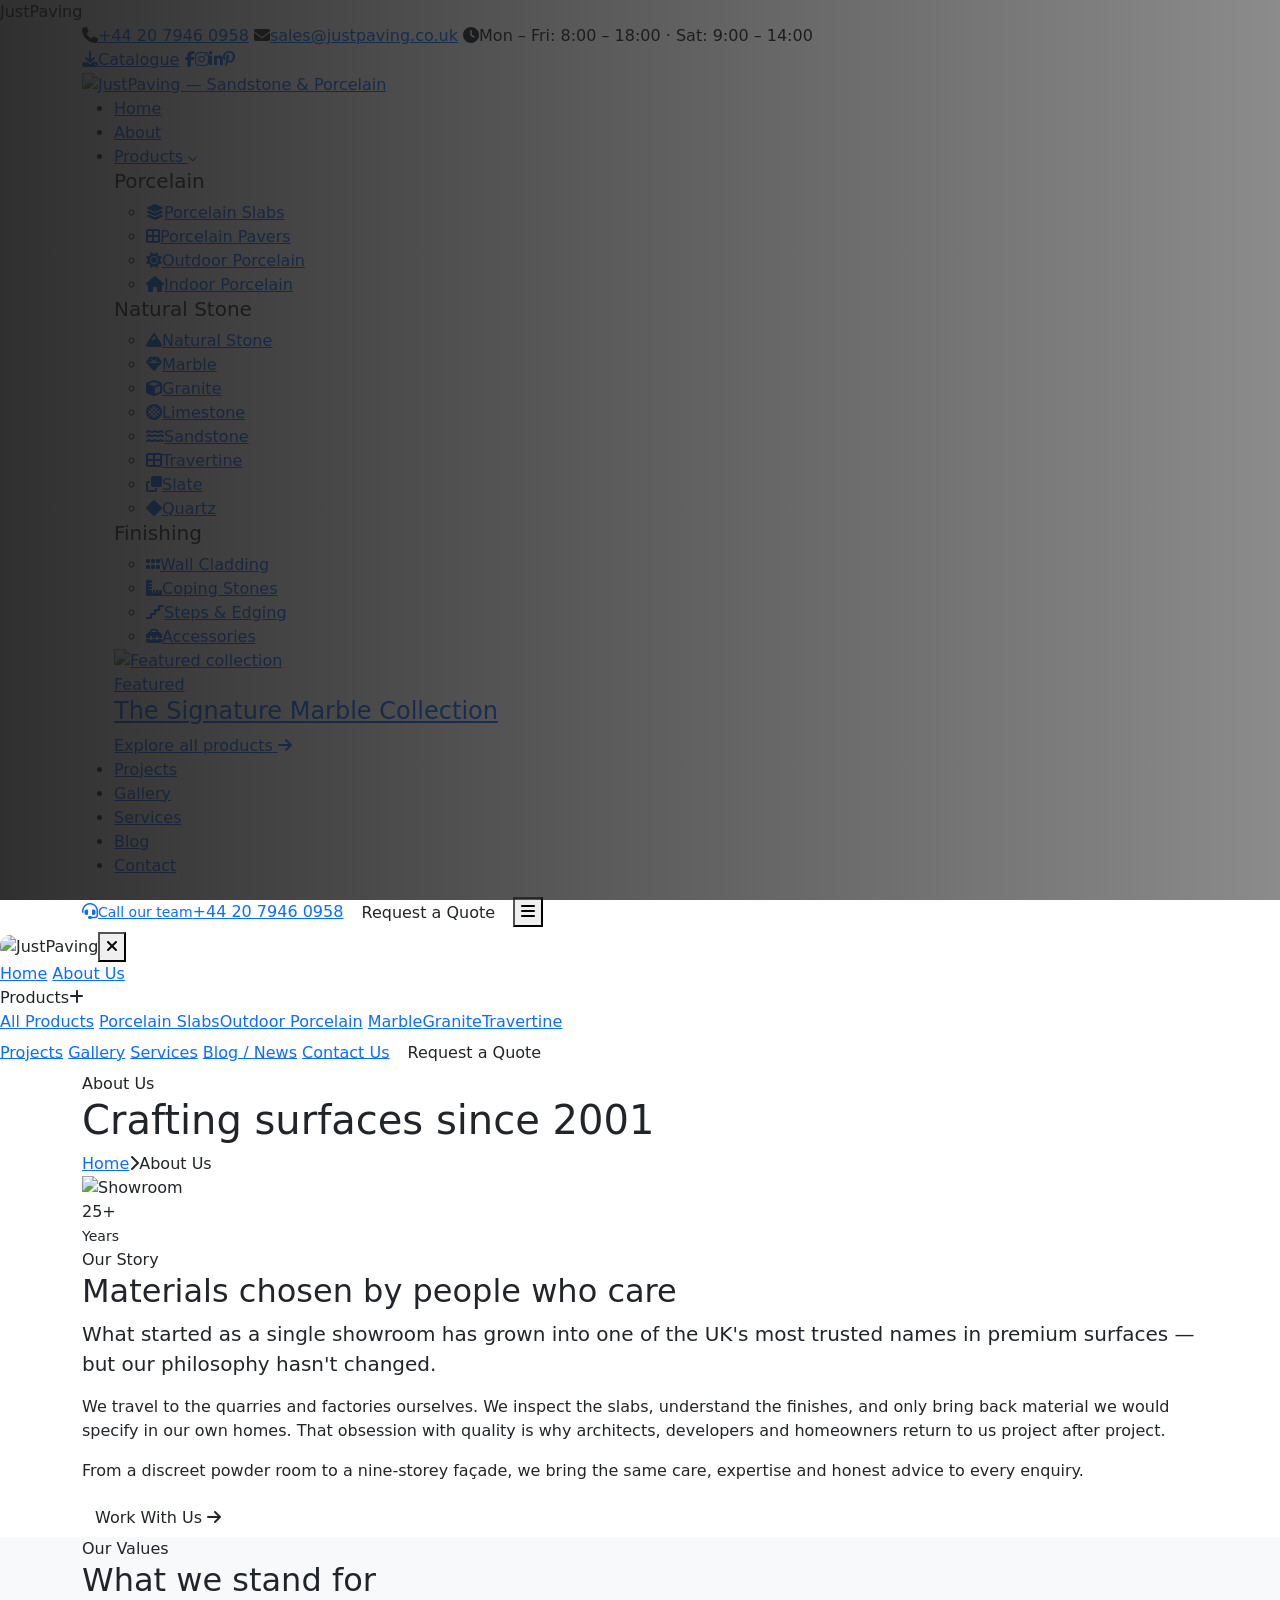
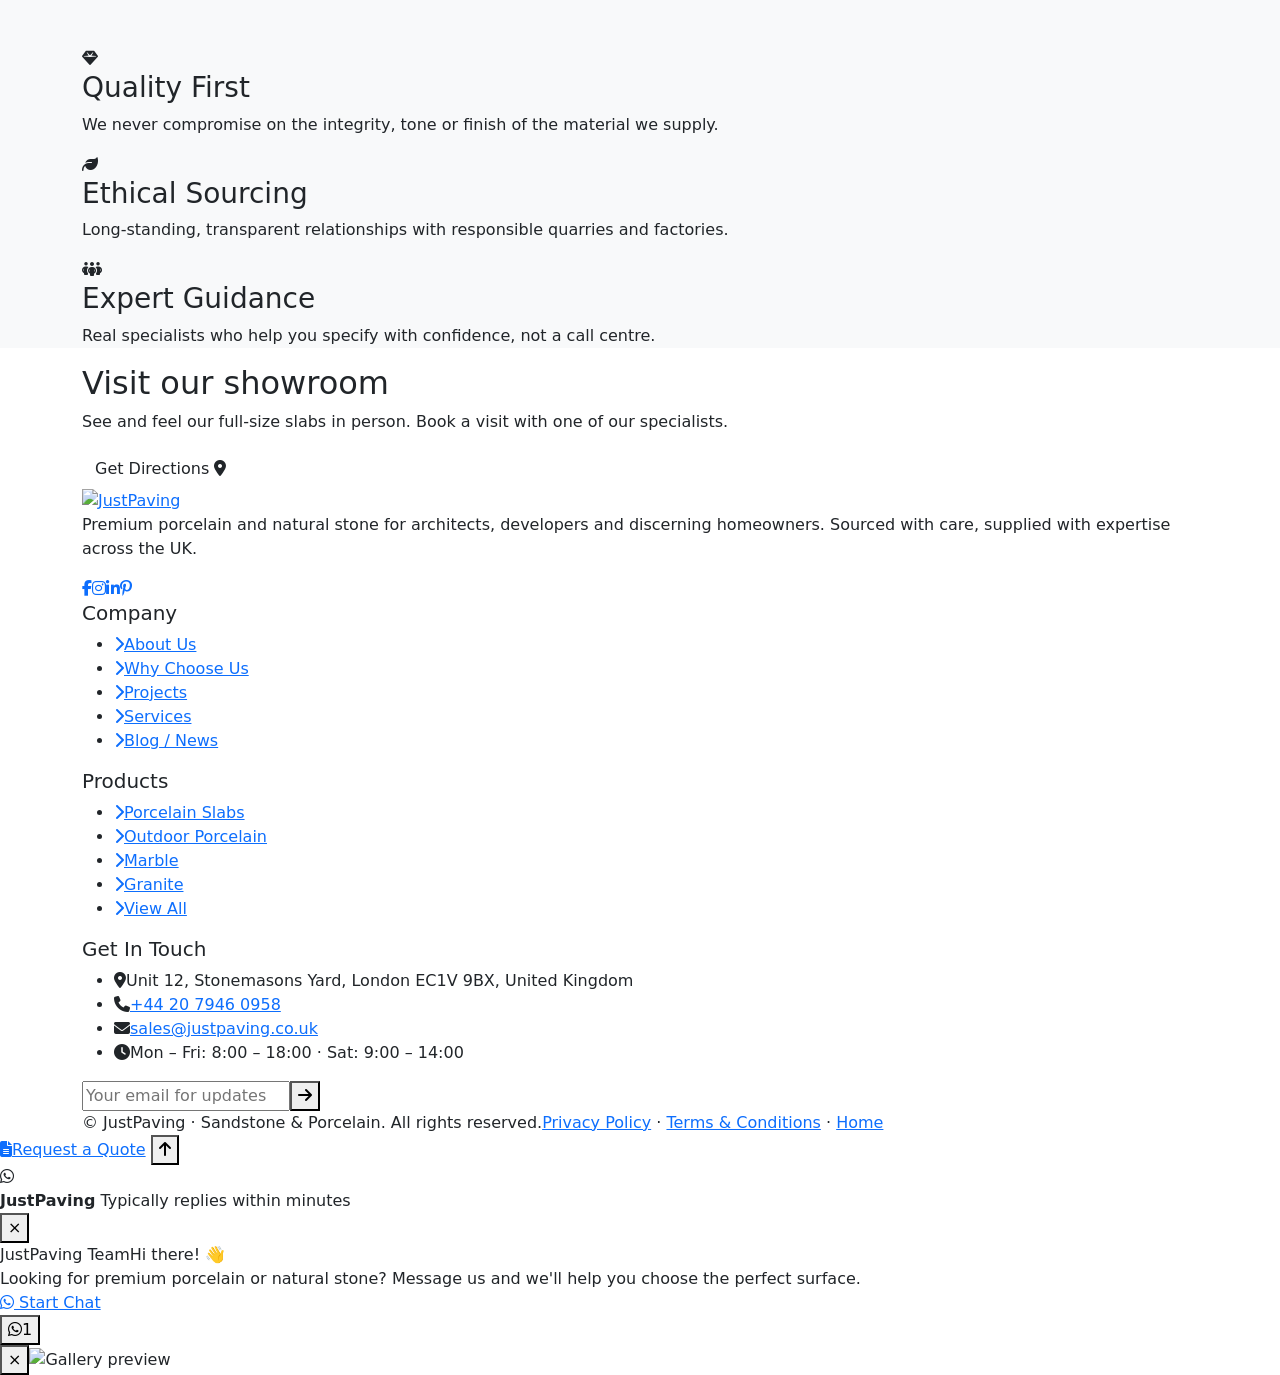
==== about.html @ d76e74e1 "Add files via upload" ====
<!DOCTYPE html>
<html lang="en">
<head>
<meta charset="UTF-8">
<meta name="viewport" content="width=device-width, initial-scale=1.0">
<title>About Us — JustPaving</title>
<meta name="description" content="Learn about JustPaving — 25+ years supplying premium porcelain and natural stone to architects, developers and homeowners across the UK.">
<meta name="theme-color" content="#2F2F2F">
<link rel="icon" href="assets/logo-badge.png" type="image/png">
<link rel="preconnect" href="https://fonts.googleapis.com"><link rel="preconnect" href="https://fonts.gstatic.com" crossorigin>
<link href="https://fonts.googleapis.com/css2?family=Fraunces:ital,opsz,wght@0,9..144,400;0,9..144,500;0,9..144,600;1,9..144,500&family=Jost:wght@300;400;500;600;700&display=swap" rel="stylesheet">
<link href="https://cdn.jsdelivr.net/npm/bootstrap@5.3.3/dist/css/bootstrap.min.css" rel="stylesheet">
<link rel="stylesheet" href="https://cdnjs.cloudflare.com/ajax/libs/font-awesome/6.5.2/css/all.min.css">
<link rel="stylesheet" href="css/style.css">
<script>(function(){function h(){var p=document.getElementById('preloader');if(p)p.classList.add('hidden');}window.addEventListener('load',h);setTimeout(h,1600);})();</script>
</head>
<body>

<div id="preloader"><div class="pl-mark">Just<span>Paving</span></div><div class="pl-bar"><i></i></div></div>

<div class="topbar"><div class="container">
  <div class="tb-left">
    <span><i class="fa-solid fa-phone"></i><a href="tel:+442079460958">+44 20 7946 0958</a></span>
    <span><i class="fa-solid fa-envelope"></i><a href="mailto:sales@justpaving.co.uk">sales@justpaving.co.uk</a></span>
    <span><i class="fa-solid fa-clock"></i>Mon – Fri: 8:00 – 18:00 · Sat: 9:00 – 14:00</span>
  </div>
  <div class="tb-right">
    <a href="contact.html"><i class="fa-solid fa-download"></i>Catalogue</a>
    <span class="tb-social"><a href="#" aria-label="Facebook"><i class="fa-brands fa-facebook-f"></i></a><a href="#" aria-label="Instagram"><i class="fa-brands fa-instagram"></i></a><a href="#" aria-label="LinkedIn"><i class="fa-brands fa-linkedin-in"></i></a><a href="#" aria-label="Pinterest"><i class="fa-brands fa-pinterest-p"></i></a></span>
  </div>
</div></div>

<header class="site-header"><div class="container nav-inner">
  <a class="brand" href="index.html" aria-label="JustPaving home"><img src="assets/logo-badge.png" alt="JustPaving — Sandstone & Porcelain"></a>
  <nav aria-label="Primary"><ul class="main-nav">
    <li><a href="index.html">Home</a></li>
    <li class="active"><a href="about.html">About</a></li>
    <li class="has-mega">
      <a href="products.html">Products <i class="fa-solid fa-chevron-down" style="font-size:.62rem"></i></a>
      <div class="mega"><div class="mega-grid">
        <div class="mega-col"><h5>Porcelain</h5><ul>
          <li><a href="products.html"><i class="fa-solid fa-layer-group"></i>Porcelain Slabs</a></li>
          <li><a href="products.html"><i class="fa-solid fa-border-all"></i>Porcelain Pavers</a></li>
          <li><a href="products.html"><i class="fa-solid fa-sun"></i>Outdoor Porcelain</a></li>
          <li><a href="products.html"><i class="fa-solid fa-house"></i>Indoor Porcelain</a></li>
        </ul></div>
        <div class="mega-col"><h5>Natural Stone</h5><ul>
          <li><a href="products.html"><i class="fa-solid fa-mountain"></i>Natural Stone</a></li>
          <li><a href="products.html"><i class="fa-solid fa-gem"></i>Marble</a></li>
          <li><a href="products.html"><i class="fa-solid fa-cube"></i>Granite</a></li>
          <li><a href="products.html"><i class="fa-solid fa-stroopwafel"></i>Limestone</a></li>
          <li><a href="products.html"><i class="fa-solid fa-water"></i>Sandstone</a></li>
          <li><a href="products.html"><i class="fa-solid fa-th-large"></i>Travertine</a></li>
          <li><a href="products.html"><i class="fa-solid fa-clone"></i>Slate</a></li>
          <li><a href="products.html"><i class="fa-solid fa-diamond"></i>Quartz</a></li>
        </ul></div>
        <div class="mega-col"><h5>Finishing</h5><ul>
          <li><a href="products.html"><i class="fa-solid fa-grip"></i>Wall Cladding</a></li>
          <li><a href="products.html"><i class="fa-solid fa-ruler-combined"></i>Coping Stones</a></li>
          <li><a href="products.html"><i class="fa-solid fa-stairs"></i>Steps &amp; Edging</a></li>
          <li><a href="products.html"><i class="fa-solid fa-toolbox"></i>Accessories</a></li>
        </ul></div>
        <a class="mega-feature" href="products.html">
          <img src="https://images.unsplash.com/photo-1600421495550-158936f5ecfa?auto=format&fit=crop&w=800&q=80" alt="Featured collection">
          <div class="mf-body"><span>Featured</span><h4>The Signature Marble Collection</h4><span style="color:var(--gold)">Explore all products <i class="fa-solid fa-arrow-right"></i></span></div>
        </a>
      </div></div>
    </li>
    <li><a href="index.html#projects">Projects</a></li>
    <li><a href="gallery.html">Gallery</a></li>
    <li><a href="index.html#services">Services</a></li>
    <li><a href="index.html#blog">Blog</a></li>
    <li><a href="contact.html">Contact</a></li>
  </ul></nav>
  <div class="nav-actions">
    <a class="nav-phone" href="tel:+442079460958"><i class="fa-solid fa-headset"></i><span><small>Call our team</small>+44 20 7946 0958</span></a>
    <a class="btn btn-gold d-none d-sm-inline-flex" href="contact.html">Request a Quote</a>
    <button class="burger" id="burger" aria-label="Open menu"><i class="fa-solid fa-bars"></i></button>
  </div>
</div></header>

<div class="md-overlay"></div>
<aside class="mobile-drawer" aria-label="Mobile menu">
  <div class="md-head"><img src="assets/logo-badge.png" alt="JustPaving" style="height:44px;border-radius:10px"><button class="close" id="drawerClose" aria-label="Close"><i class="fa-solid fa-xmark"></i></button></div>
  <a href="index.html">Home</a>
  <a href="about.html">About Us</a>
  <div class="md-toggle"><span>Products</span><i class="fa-solid fa-plus"></i></div>
  <div class="md-sub">
    <a href="products.html">All Products</a>
    <a href="products.html">Porcelain Slabs</a><a href="products.html">Outdoor Porcelain</a>
    <a href="products.html">Marble</a><a href="products.html">Granite</a><a href="products.html">Travertine</a>
  </div>
  <a href="index.html#projects">Projects</a>
  <a href="gallery.html">Gallery</a>
  <a href="index.html#services">Services</a>
  <a href="index.html#blog">Blog / News</a>
  <a href="contact.html">Contact Us</a>
  <a class="btn btn-gold md-cta" href="contact.html" style="justify-content:center">Request a Quote</a>
</aside>

<section class="page-hero">
  <div style="position:absolute;inset:0;opacity:.26;background:url('https://images.unsplash.com/photo-1598928506311-c55ded91a20c?auto=format&fit=crop&w=1600&q=70') center/cover"></div>
  <div style="position:absolute;inset:0;background:linear-gradient(90deg,rgba(25,25,25,.9),rgba(25,25,25,.5))"></div>
  <div class="container"><div class="reveal in">
    <div class="eyebrow" style="color:var(--gold)">About Us</div>
    <h1>Crafting surfaces since 2001</h1>
    <nav class="crumb" aria-label="Breadcrumb"><a href="index.html">Home</a><i class="fa-solid fa-chevron-right"></i><span style="color:var(--gold)">About Us</span></nav>
  </div></div>
</section>

<section class="section"><div class="container split">
  <div class="intro-media reveal"><img src="https://images.unsplash.com/photo-1600421495550-158936f5ecfa?auto=format&fit=crop&w=1000&q=80" alt="Showroom"><div class="stamp float"><div class="big">25+</div><small>Years</small></div></div>
  <div class="reveal d1">
    <div class="eyebrow">Our Story</div>
    <h2>Materials chosen by people who care</h2>
    <p class="lead">What started as a single showroom has grown into one of the UK's most trusted names in premium surfaces — but our philosophy hasn't changed.</p>
    <p>We travel to the quarries and factories ourselves. We inspect the slabs, understand the finishes, and only bring back material we would specify in our own homes. That obsession with quality is why architects, developers and homeowners return to us project after project.</p>
    <p>From a discreet powder room to a nine-storey façade, we bring the same care, expertise and honest advice to every enquiry.</p>
    <a href="contact.html" class="btn btn-gold">Work With Us <i class="fa-solid fa-arrow-right"></i></a>
  </div>
</div></section>

<section class="section stats"><div class="container"><div class="stat-div" id="statGrid"></div></div></section>

<section class="section bg-light"><div class="container">
  <div class="sec-head center reveal" style="margin-bottom:3rem"><div class="eyebrow center">Our Values</div><h2>What we stand for</h2></div>
  <div class="cards grid-3">
    <div class="why-card reveal d1"><div class="why-ic"><i class="fa-solid fa-gem"></i></div><h3>Quality First</h3><p>We never compromise on the integrity, tone or finish of the material we supply.</p></div>
    <div class="why-card reveal d2"><div class="why-ic"><i class="fa-solid fa-leaf"></i></div><h3>Ethical Sourcing</h3><p>Long-standing, transparent relationships with responsible quarries and factories.</p></div>
    <div class="why-card reveal d3"><div class="why-ic"><i class="fa-solid fa-people-group"></i></div><h3>Expert Guidance</h3><p>Real specialists who help you specify with confidence, not a call centre.</p></div>
  </div>
</div></section>

<section class="section cta-band"><div class="container reveal">
  <h2>Visit our showroom</h2>
  <p>See and feel our full-size slabs in person. Book a visit with one of our specialists.</p>
  <a href="contact.html" class="btn btn-gold btn-pulse">Get Directions <i class="fa-solid fa-location-dot"></i></a>
</div></section>

<footer class="site-footer"><div class="container"><div class="f-grid">
  <div><a class="brand" href="index.html"><img src="assets/logo-badge.png" alt="JustPaving"></a><p>Premium porcelain and natural stone for architects, developers and discerning homeowners. Sourced with care, supplied with expertise across the UK.</p><div class="f-social"><a href="#" aria-label="Facebook"><i class="fa-brands fa-facebook-f"></i></a><a href="#" aria-label="Instagram"><i class="fa-brands fa-instagram"></i></a><a href="#" aria-label="LinkedIn"><i class="fa-brands fa-linkedin-in"></i></a><a href="#" aria-label="Pinterest"><i class="fa-brands fa-pinterest-p"></i></a></div></div>
  <div><h5>Company</h5><ul><li><a href="about.html"><i class="fa-solid fa-chevron-right"></i>About Us</a></li><li><a href="index.html#why"><i class="fa-solid fa-chevron-right"></i>Why Choose Us</a></li><li><a href="index.html#projects"><i class="fa-solid fa-chevron-right"></i>Projects</a></li><li><a href="index.html#services"><i class="fa-solid fa-chevron-right"></i>Services</a></li><li><a href="index.html#blog"><i class="fa-solid fa-chevron-right"></i>Blog / News</a></li></ul></div>
  <div><h5>Products</h5><ul><li><a href="products.html"><i class="fa-solid fa-chevron-right"></i>Porcelain Slabs</a></li><li><a href="products.html"><i class="fa-solid fa-chevron-right"></i>Outdoor Porcelain</a></li><li><a href="products.html"><i class="fa-solid fa-chevron-right"></i>Marble</a></li><li><a href="products.html"><i class="fa-solid fa-chevron-right"></i>Granite</a></li><li><a href="products.html"><i class="fa-solid fa-chevron-right"></i>View All</a></li></ul></div>
  <div><h5>Get In Touch</h5><ul class="f-contact"><li><i class="fa-solid fa-location-dot"></i><span>Unit 12, Stonemasons Yard, London EC1V 9BX, United Kingdom</span></li><li><i class="fa-solid fa-phone"></i><a href="tel:+442079460958">+44 20 7946 0958</a></li><li><i class="fa-solid fa-envelope"></i><a href="mailto:sales@justpaving.co.uk">sales@justpaving.co.uk</a></li><li><i class="fa-solid fa-clock"></i><span>Mon – Fri: 8:00 – 18:00 · Sat: 9:00 – 14:00</span></li></ul><form class="f-news" onsubmit="return false;" aria-label="Newsletter"><input type="email" placeholder="Your email for updates" aria-label="Email"><button type="submit" aria-label="Subscribe"><i class="fa-solid fa-arrow-right"></i></button></form></div>
</div></div><div class="container"><div class="f-bottom"><span>© <span id="yr"></span> JustPaving · Sandstone &amp; Porcelain. All rights reserved.</span><span><a href="#">Privacy Policy</a> · <a href="#">Terms &amp; Conditions</a> · <a href="index.html">Home</a></span></div></div></footer>

<a class="float-quote" href="contact.html"><i class="fa-solid fa-file-lines"></i><span>Request a Quote</span></a>
<button id="toTop" aria-label="Back to top"><i class="fa-solid fa-arrow-up"></i></button>
<div class="wa-widget" id="waWidget">
  <div class="wa-card" id="waCard" role="dialog" aria-label="WhatsApp chat">
    <div class="wa-card-head"><div class="wa-avatar"><i class="fa-brands fa-whatsapp"></i></div><div class="wa-head-txt"><strong>JustPaving</strong><span><i class="wa-dot"></i> Typically replies within minutes</span></div><button class="wa-close" id="waClose" aria-label="Close chat">&times;</button></div>
    <div class="wa-card-body"><div class="wa-bubble"><span class="wa-name">JustPaving Team</span>Hi there! 👋<br>Looking for premium porcelain or natural stone? Message us and we'll help you choose the perfect surface.<span class="wa-time" id="waTime"></span></div></div>
    <a class="wa-start" href="https://wa.me/442079460958?text=Hi%20JustPaving,%20I'd%20like%20to%20enquire%20about%20your%20stone%20%26%20porcelain%20products." target="_blank" rel="noopener"><i class="fa-brands fa-whatsapp"></i> Start Chat</a>
  </div>
  <button class="wa-fab" id="waFab" aria-label="Chat on WhatsApp"><i class="fa-brands fa-whatsapp"></i><span class="wa-badge">1</span></button>
</div>
<div class="lightbox" id="lightbox"><button class="lb-close" id="lbClose" aria-label="Close">&times;</button><img id="lbImg" src="" alt="Gallery preview"></div>

<script src="https://code.jquery.com/jquery-3.7.1.min.js"></script>
<script src="https://cdn.jsdelivr.net/npm/bootstrap@5.3.3/dist/js/bootstrap.bundle.min.js"></script>
<script src="js/main.js"></script>
</body>
</html>
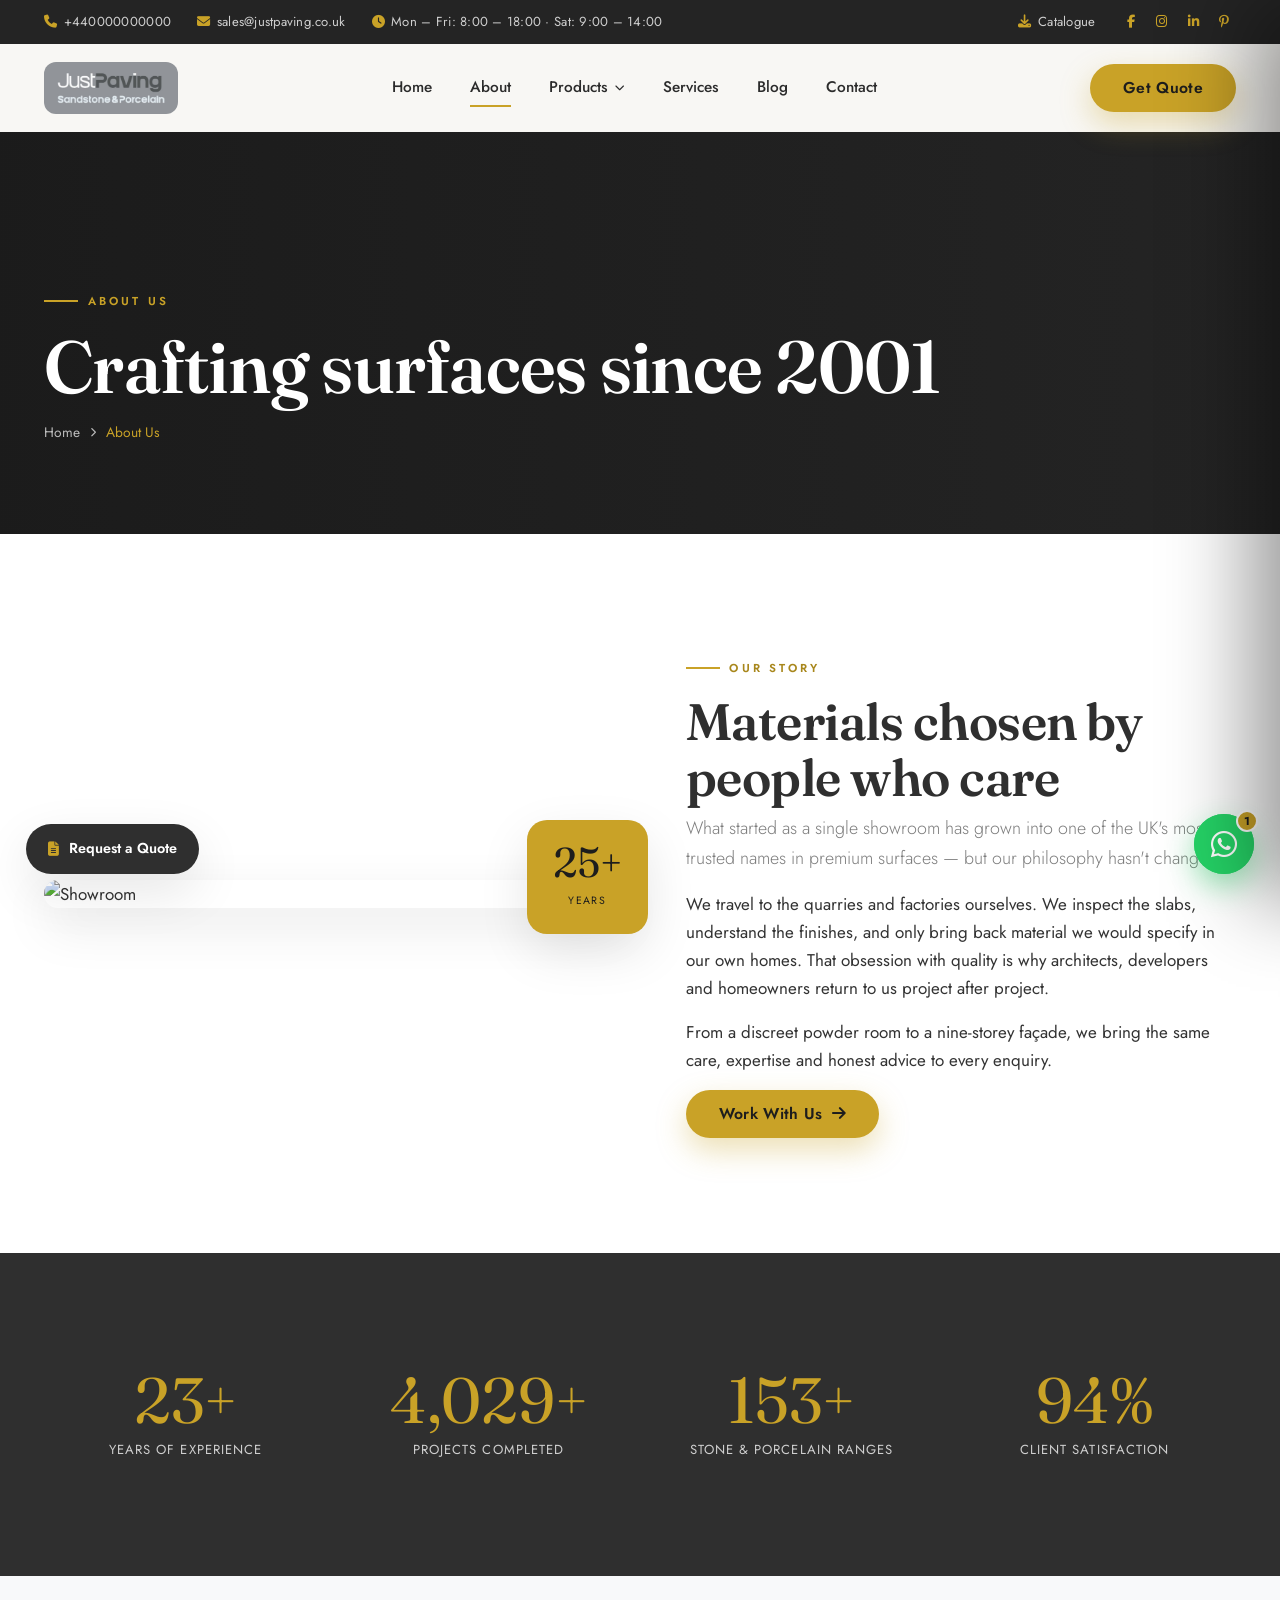
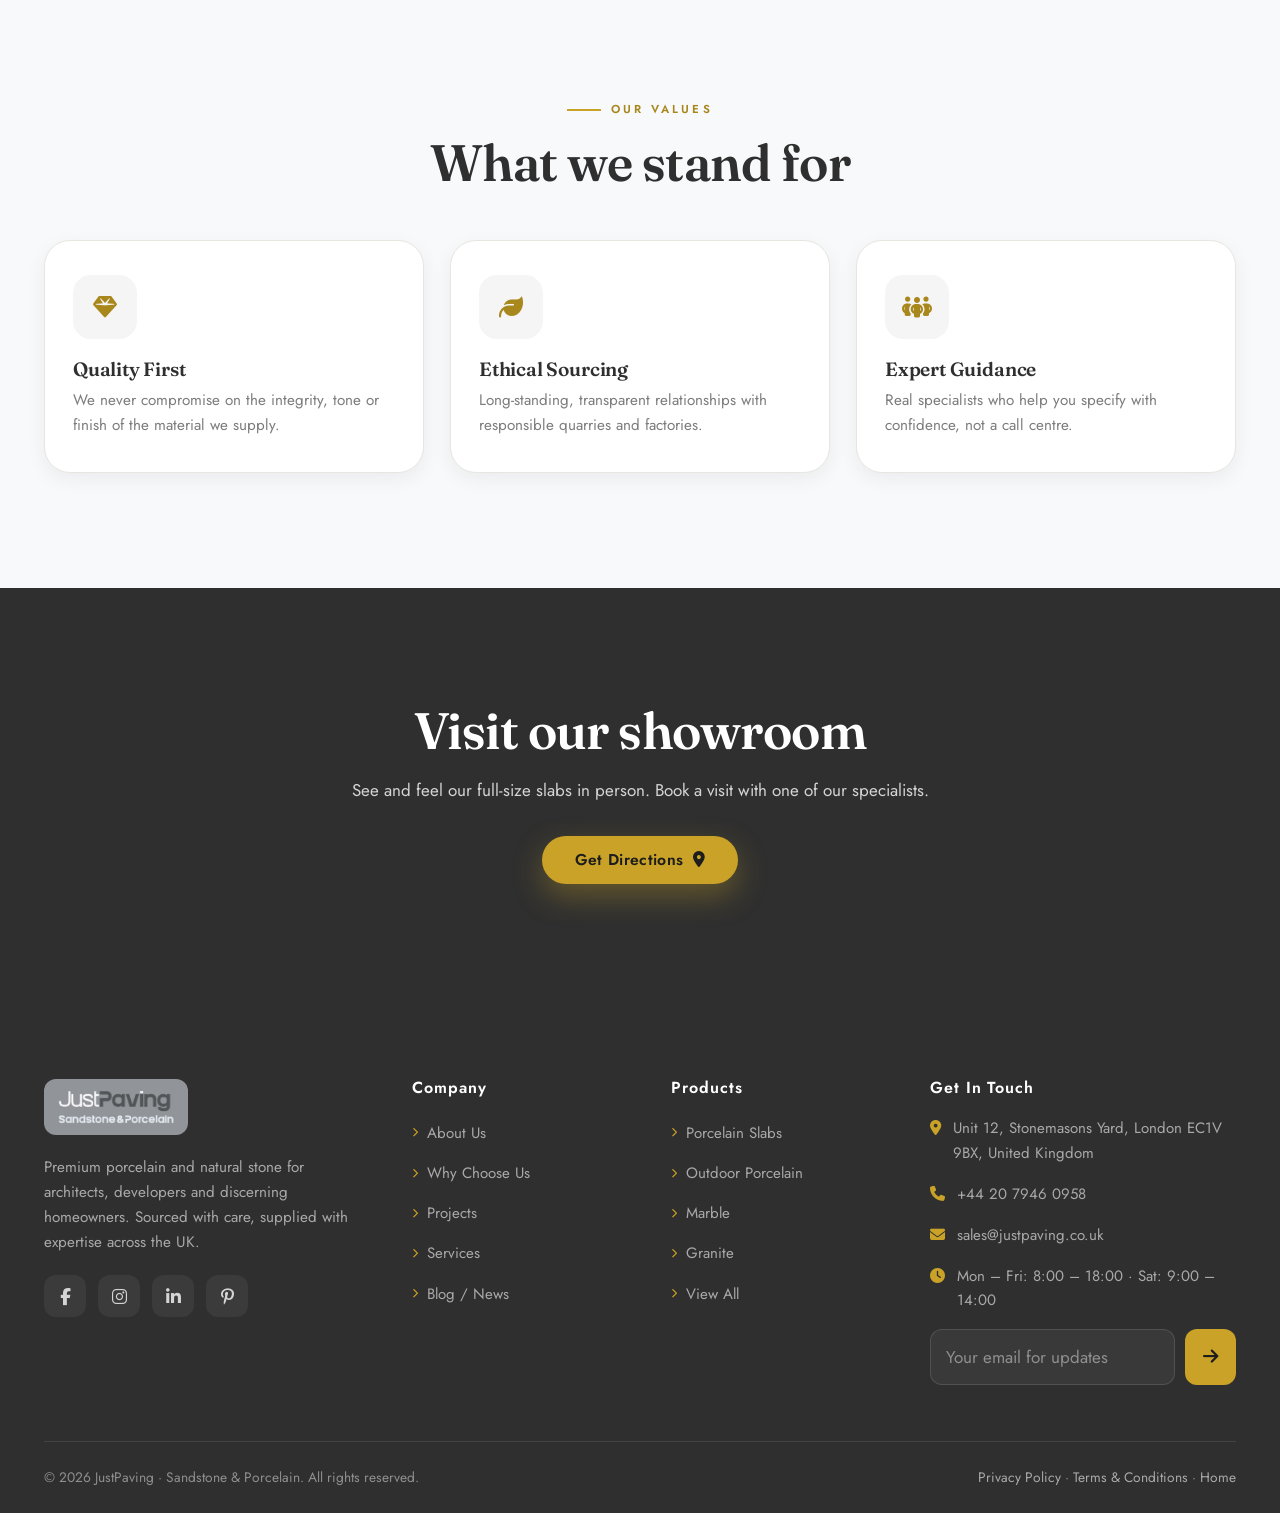
==== commit 4fa3ed4b: "Add files via upload" ====
--- a/about.html
+++ b/about.html
@@ -12,6 +12,7 @@
 <link href="https://cdn.jsdelivr.net/npm/bootstrap@5.3.3/dist/css/bootstrap.min.css" rel="stylesheet">
 <link rel="stylesheet" href="https://cdnjs.cloudflare.com/ajax/libs/font-awesome/6.5.2/css/all.min.css">
 <link rel="stylesheet" href="css/style.css">
+ <link rel="stylesheet" href="css/popup.css">
 <script>(function(){function h(){var p=document.getElementById('preloader');if(p)p.classList.add('hidden');}window.addEventListener('load',h);setTimeout(h,1600);})();</script>
 </head>
 <body>
@@ -20,7 +21,7 @@
 
 <div class="topbar"><div class="container">
   <div class="tb-left">
-    <span><i class="fa-solid fa-phone"></i><a href="tel:+442079460958">+44 20 7946 0958</a></span>
+   <span><i class="fa-solid fa-phone"></i><a href="tel:++440000000000">+440000000000</a></span>
     <span><i class="fa-solid fa-envelope"></i><a href="mailto:sales@justpaving.co.uk">sales@justpaving.co.uk</a></span>
     <span><i class="fa-solid fa-clock"></i>Mon – Fri: 8:00 – 18:00 · Sat: 9:00 – 14:00</span>
   </div>
@@ -30,6 +31,7 @@
   </div>
 </div></div>
 
+<!-- ===== Header (identical on every page) ===== -->
 <header class="site-header"><div class="container nav-inner">
   <a class="brand" href="index.html" aria-label="JustPaving home"><img src="assets/logo-badge.png" alt="JustPaving — Sandstone & Porcelain"></a>
   <nav aria-label="Primary"><ul class="main-nav">
@@ -39,20 +41,20 @@
       <a href="products.html">Products <i class="fa-solid fa-chevron-down" style="font-size:.62rem"></i></a>
       <div class="mega"><div class="mega-grid">
         <div class="mega-col"><h5>Porcelain</h5><ul>
-          <li><a href="products.html"><i class="fa-solid fa-layer-group"></i>Porcelain Slabs</a></li>
+          
           <li><a href="products.html"><i class="fa-solid fa-border-all"></i>Porcelain Pavers</a></li>
-          <li><a href="products.html"><i class="fa-solid fa-sun"></i>Outdoor Porcelain</a></li>
-          <li><a href="products.html"><i class="fa-solid fa-house"></i>Indoor Porcelain</a></li>
+         
+          <li><a href="products.html"><i class="fa-solid fa-house"></i>Accessories</a></li>
         </ul></div>
         <div class="mega-col"><h5>Natural Stone</h5><ul>
-          <li><a href="products.html"><i class="fa-solid fa-mountain"></i>Natural Stone</a></li>
-          <li><a href="products.html"><i class="fa-solid fa-gem"></i>Marble</a></li>
+          <li><a href="products.html"><i class="fa-solid fa-mountain"></i>Sand Stone</a></li>
+        
           <li><a href="products.html"><i class="fa-solid fa-cube"></i>Granite</a></li>
           <li><a href="products.html"><i class="fa-solid fa-stroopwafel"></i>Limestone</a></li>
           <li><a href="products.html"><i class="fa-solid fa-water"></i>Sandstone</a></li>
-          <li><a href="products.html"><i class="fa-solid fa-th-large"></i>Travertine</a></li>
+         
           <li><a href="products.html"><i class="fa-solid fa-clone"></i>Slate</a></li>
-          <li><a href="products.html"><i class="fa-solid fa-diamond"></i>Quartz</a></li>
+         
         </ul></div>
         <div class="mega-col"><h5>Finishing</h5><ul>
           <li><a href="products.html"><i class="fa-solid fa-grip"></i>Wall Cladding</a></li>
@@ -66,15 +68,18 @@
         </a>
       </div></div>
     </li>
-    <li><a href="index.html#projects">Projects</a></li>
-    <li><a href="gallery.html">Gallery</a></li>
-    <li><a href="index.html#services">Services</a></li>
-    <li><a href="index.html#blog">Blog</a></li>
+   
+  
+      <li><a href="services.html">Services</a></li>
+    <li><a href="blog.html">Blog</a></li>
     <li><a href="contact.html">Contact</a></li>
   </ul></nav>
   <div class="nav-actions">
-    <a class="nav-phone" href="tel:+442079460958"><i class="fa-solid fa-headset"></i><span><small>Call our team</small>+44 20 7946 0958</span></a>
-    <a class="btn btn-gold d-none d-sm-inline-flex" href="contact.html">Request a Quote</a>
+    
+
+    <button type="button" class="btn btn-gold d-none d-sm-inline-flex" id="navQuoteBtn">
+    Get Quote
+</button>
     <button class="burger" id="burger" aria-label="Open menu"><i class="fa-solid fa-bars"></i></button>
   </div>
 </div></header>
@@ -137,6 +142,124 @@
   <a href="contact.html" class="btn btn-gold btn-pulse">Get Directions <i class="fa-solid fa-location-dot"></i></a>
 </div></section>
 
+
+<!---modal-->
+<!-- GET QUOTE POPUP -->
+
+<!-- GET QUOTE POPUP -->
+
+<div class="popup-overlay" id="quotePopup">
+
+    <div class="quote-popup">
+
+        <button type="button" class="close-btn" id="closeQuote" aria-label="Close">
+            &times;
+        </button>
+
+        <h2>Get a Quote</h2>
+
+        <p class="popup-subtitle">
+            Tell us about your project and we'll get back to you shortly.
+        </p>
+
+        <form id="quoteForm" action="send.php" method="POST">
+
+            <div class="form-group">
+
+                <label for="quoteName">
+                    Name <span>*</span>
+                </label>
+
+                <input
+                    type="text"
+                    name="name"
+                    id="quoteName"
+                    placeholder="Enter your name"
+                    autocomplete="name"
+                    required
+                >
+
+                <span class="error" id="nameError"></span>
+
+            </div>
+
+
+            <div class="form-group">
+
+                <label for="quoteEmail">
+                    Email <span>*</span>
+                </label>
+
+                <input
+                    type="email"
+                    name="email"
+                    id="quoteEmail"
+                    placeholder="Enter your email"
+                    autocomplete="email"
+                    required
+                >
+
+                <span class="error" id="emailError"></span>
+
+            </div>
+
+
+            <div class="form-group">
+
+                <label for="quotePhone">
+                    Phone <span>*</span>
+                </label>
+
+                <input
+                    type="tel"
+                    name="phone"
+                    id="quotePhone"
+                    placeholder="Enter 10 digit phone number"
+                    maxlength="10"
+                    inputmode="numeric"
+                    autocomplete="tel"
+                    required
+                >
+
+                <span class="error" id="phoneError"></span>
+
+            </div>
+
+
+            <div class="form-group">
+
+                <label for="quoteMessage">
+                    Message <span>*</span>
+                </label>
+
+                <textarea
+                    name="message"
+                    id="quoteMessage"
+                    placeholder="Tell us about your project"
+                    required
+                ></textarea>
+
+                <span class="error" id="messageError"></span>
+
+            </div>
+
+
+            <button type="submit" class="submit-btn" id="quoteSubmit">
+                Send Enquiry
+            </button>
+
+            <div id="formMessage"></div>
+
+        </form>
+
+    </div>
+
+</div>
+
+<!-- MODAL END -->
+
+  <!--modal end-->
+
 <footer class="site-footer"><div class="container"><div class="f-grid">
   <div><a class="brand" href="index.html"><img src="assets/logo-badge.png" alt="JustPaving"></a><p>Premium porcelain and natural stone for architects, developers and discerning homeowners. Sourced with care, supplied with expertise across the UK.</p><div class="f-social"><a href="#" aria-label="Facebook"><i class="fa-brands fa-facebook-f"></i></a><a href="#" aria-label="Instagram"><i class="fa-brands fa-instagram"></i></a><a href="#" aria-label="LinkedIn"><i class="fa-brands fa-linkedin-in"></i></a><a href="#" aria-label="Pinterest"><i class="fa-brands fa-pinterest-p"></i></a></div></div>
   <div><h5>Company</h5><ul><li><a href="about.html"><i class="fa-solid fa-chevron-right"></i>About Us</a></li><li><a href="index.html#why"><i class="fa-solid fa-chevron-right"></i>Why Choose Us</a></li><li><a href="index.html#projects"><i class="fa-solid fa-chevron-right"></i>Projects</a></li><li><a href="index.html#services"><i class="fa-solid fa-chevron-right"></i>Services</a></li><li><a href="index.html#blog"><i class="fa-solid fa-chevron-right"></i>Blog / News</a></li></ul></div>
@@ -159,5 +282,6 @@
 <script src="https://code.jquery.com/jquery-3.7.1.min.js"></script>
 <script src="https://cdn.jsdelivr.net/npm/bootstrap@5.3.3/dist/js/bootstrap.bundle.min.js"></script>
 <script src="js/main.js"></script>
+<script src="js/script.js"></script>
 </body>
 </html>
--- a/css/style.css
+++ b/css/style.css
@@ -0,0 +1,2753 @@
+/* ============================================================
+   JustPaving — Premium Stone & Porcelain
+   Clean / Chrome Compatible Main Stylesheet
+   ============================================================ */
+
+:root{
+  --gold:#C9A227;
+  --gold-2:#e0bd45;
+  --gold-dark:#a8871c;
+  --dark:#2F2F2F;
+  --dark-2:#242424;
+  --charcoal:#333333;
+  --muted:#7c7c7c;
+  --light:#F5F5F5;
+  --line:#e8e6e1;
+  --white:#ffffff;
+  --shadow-sm:0 6px 20px rgba(0,0,0,.06);
+  --shadow-md:0 18px 50px rgba(0,0,0,.10);
+  --shadow-lg:0 30px 80px rgba(0,0,0,.16);
+  --r:18px;
+  --r-lg:26px;
+  --ease:cubic-bezier(.19,1,.22,1);
+  --container:1240px;
+  --head:'Fraunces',Georgia,serif;
+  --body:'Jost',system-ui,sans-serif;
+}
+
+/* ---------- Base ---------- */
+*,
+*::before,
+*::after{box-sizing:border-box}
+
+html{
+  scroll-behavior:smooth;
+  overflow-x:hidden;
+}
+
+body{
+  margin:0;
+  font-family:var(--body);
+  color:var(--charcoal);
+  background:var(--white);
+  line-height:1.65;
+  font-size:17px;
+  overflow-x:hidden;
+  -webkit-font-smoothing:antialiased;
+}
+
+h1,h2,h3,h4,h5{
+  margin-top:0;
+  font-family:var(--head);
+  color:var(--dark);
+  font-weight:600;
+  line-height:1.1;
+  letter-spacing:-.01em;
+}
+
+h1{font-size:clamp(2.6rem,6vw,4.6rem)}
+h2{font-size:clamp(2rem,4vw,3.2rem)}
+h3{font-size:clamp(1.3rem,2vw,1.7rem)}
+
+p{margin:0 0 1rem}
+
+a{
+  color:inherit;
+  text-decoration:none;
+  transition:color .3s var(--ease);
+}
+
+img{
+  max-width:100%;
+  height:auto;
+  display:block;
+}
+
+button,
+input,
+select,
+textarea{font:inherit}
+
+::selection{
+  background:var(--gold);
+  color:#fff;
+}
+
+.container{
+  width:100%;
+  max-width:var(--container);
+  margin:0 auto;
+  padding:0 24px;
+}
+
+.bg-light{background:var(--light)}
+.section{padding:clamp(64px,9vw,120px) 0}
+.text-gold{color:var(--gold)}
+.mono{font-family:var(--body)}
+
+/* ---------- Scrollbar ---------- */
+::-webkit-scrollbar{width:11px}
+::-webkit-scrollbar-track{background:var(--light)}
+::-webkit-scrollbar-thumb{
+  background:var(--gold-dark);
+  border-radius:20px;
+}
+
+/* ---------- Section headings ---------- */
+.eyebrow{
+  display:inline-flex;
+  align-items:center;
+  gap:.6rem;
+  font-family:var(--body);
+  font-weight:600;
+  letter-spacing:.28em;
+  text-transform:uppercase;
+  font-size:.72rem;
+  color:var(--gold-dark);
+  margin-bottom:1rem;
+}
+
+.eyebrow::before{
+  content:"";
+  width:34px;
+  height:2px;
+  background:var(--gold);
+}
+
+.eyebrow.center{justify-content:center}
+
+.sec-head{max-width:720px}
+.sec-head.center{
+  margin:0 auto;
+  text-align:center;
+}
+
+.lead{
+  font-size:1.12rem;
+  color:var(--muted);
+}
+
+/* ---------- Buttons ---------- */
+.btn{
+  font-family:var(--body);
+  font-weight:600;
+  letter-spacing:.02em;
+  border-radius:50px;
+  padding:.95rem 2rem;
+  border:1.5px solid transparent;
+  display:inline-flex;
+  align-items:center;
+  gap:.6rem;
+  cursor:pointer;
+  transition:
+    transform .4s var(--ease),
+    background .4s var(--ease),
+    color .4s var(--ease),
+    box-shadow .4s var(--ease),
+    border-color .4s var(--ease);
+  position:relative;
+  overflow:hidden;
+  font-size:.98rem;
+  line-height:1;
+}
+
+.btn i{transition:transform .4s var(--ease)}
+
+.btn-gold{
+  background:var(--gold);
+  color:#1d1d1d;
+  box-shadow:0 12px 30px rgba(201,162,39,.35);
+}
+
+.btn-gold:hover{
+  transform:translateY(-3px);
+  box-shadow:0 18px 44px rgba(201,162,39,.5);
+  color:#1d1d1d;
+}
+
+.btn-gold::after{
+  content:"";
+  position:absolute;
+  top:0;
+  left:-120%;
+  width:60%;
+  height:100%;
+  background:linear-gradient(
+    120deg,
+    transparent,
+    rgba(255,255,255,.35),
+    transparent
+  );
+  transform:skewX(-20deg);
+}
+
+.btn-gold:hover::after{animation:shine .9s var(--ease)}
+
+@keyframes shine{
+  to{left:130%}
+}
+
+.btn-dark{
+  background:var(--dark);
+  color:#fff;
+}
+
+.btn-dark:hover{
+  background:#1f1f1f;
+  color:#fff;
+  transform:translateY(-3px);
+}
+
+.btn-outline{
+  border-color:var(--dark);
+  color:var(--dark);
+  background:transparent;
+}
+
+.btn-outline:hover{
+  background:var(--dark);
+  color:#fff;
+  transform:translateY(-3px);
+}
+
+.btn-ghost-light{
+  border-color:rgba(255,255,255,.45);
+  color:#fff;
+  background:transparent;
+}
+
+.btn-ghost-light:hover{
+  background:var(--gold);
+  border-color:var(--gold);
+  color:#fff;
+  transform:translateY(-3px);
+}
+
+.btn:hover i.fa-arrow-right{transform:translateX(4px)}
+
+.btn-pulse{animation:pulse 2.6s infinite}
+
+@keyframes pulse{
+  0%{box-shadow:0 0 0 0 rgba(201,162,39,.45)}
+  70%{box-shadow:0 0 0 16px rgba(201,162,39,0)}
+  100%{box-shadow:0 0 0 0 rgba(201,162,39,0)}
+}
+
+/* ---------- Preloader ---------- */
+#preloader{
+  position:fixed;
+  inset:0;
+  z-index:9999;
+  background:var(--dark);
+  display:flex;
+  align-items:center;
+  justify-content:center;
+  flex-direction:column;
+  gap:22px;
+  transition:opacity .7s ease,visibility .7s ease;
+}
+
+#preloader.hidden{
+  opacity:0;
+  visibility:hidden;
+}
+
+.pl-mark{
+  font-family:var(--head);
+  font-size:2rem;
+  color:#fff;
+  letter-spacing:.02em;
+}
+
+.pl-mark span{color:var(--gold)}
+
+.pl-bar{
+  width:190px;
+  height:3px;
+  background:rgba(255,255,255,.14);
+  border-radius:20px;
+  overflow:hidden;
+}
+
+.pl-bar i{
+  display:block;
+  height:100%;
+  width:40%;
+  background:var(--gold);
+  border-radius:20px;
+  animation:load 1.1s infinite var(--ease);
+}
+
+@keyframes load{
+  0%{transform:translateX(-120%)}
+  100%{transform:translateX(320%)}
+}
+
+/* ---------- Top bar + Header ---------- */
+.topbar{
+  background:var(--dark-2);
+  color:#cfcfcf;
+  font-size:.82rem;
+  letter-spacing:.02em;
+}
+
+.topbar .container{
+  display:flex;
+  justify-content:space-between;
+  align-items:center;
+  min-height:44px;
+}
+
+.topbar a{color:#cfcfcf}
+.topbar a:hover{color:var(--gold)}
+
+.topbar .tb-left{
+  display:flex;
+  gap:26px;
+}
+
+.topbar .tb-right{
+  display:flex;
+  gap:18px;
+  align-items:center;
+}
+
+.topbar i{
+  color:var(--gold);
+  margin-right:.4rem;
+}
+
+.tb-social a{margin-left:14px}
+
+header.site-header{
+  position:sticky;
+  top:0;
+  z-index:900;
+  background:#f8f7f4;
+  transition:
+    background .4s var(--ease),
+    box-shadow .4s var(--ease),
+    padding .4s var(--ease);
+}
+
+header.site-header.scrolled{
+  background:rgba(28,28,28,.92);
+  backdrop-filter:blur(14px);
+  box-shadow:0 10px 40px rgba(0,0,0,.35);
+}
+
+.nav-inner{
+  display:flex;
+  align-items:center;
+  justify-content:space-between;
+  height:88px;
+  transition:height .4s var(--ease);
+}
+
+header.site-header.scrolled .nav-inner{height:72px}
+
+.brand img{
+  height:52px;
+  width:auto;
+  border-radius:12px;
+  transition:height .4s var(--ease);
+}
+
+header.site-header.scrolled .brand img{height:44px}
+
+.main-nav{
+  display:flex;
+  align-items:center;
+  gap:6px;
+  margin:0;
+  padding:0;
+}
+
+.main-nav > li{
+  list-style:none;
+  position:relative;
+}
+
+.main-nav > li > a{
+  color:#2b2b2b;
+  font-weight:500;
+  padding:14px 16px;
+  display:inline-flex;
+  align-items:center;
+  gap:7px;
+  font-size:.96rem;
+  position:relative;
+}
+
+header.site-header.scrolled .main-nav > li > a{color:#fff}
+
+.main-nav > li > a::after{
+  content:"";
+  position:absolute;
+  left:16px;
+  right:16px;
+  bottom:8px;
+  height:2px;
+  background:var(--gold);
+  transform:scaleX(0);
+  transform-origin:left;
+  transition:transform .35s var(--ease);
+}
+
+.main-nav > li > a:hover::after,
+.main-nav > li.active > a::after{
+  transform:scaleX(1);
+}
+
+.main-nav ul{
+  margin:0;
+  padding:0;
+}
+
+.nav-actions{
+  display:flex;
+  align-items:center;
+  gap:14px;
+}
+
+.nav-phone{
+  color:#2b2b2b;
+  display:flex;
+  align-items:center;
+  gap:9px;
+  font-weight:500;
+}
+
+header.site-header.scrolled .nav-phone{color:#fff}
+
+.nav-phone i{
+  color:var(--gold);
+  font-size:1.1rem;
+}
+
+.nav-phone small{
+  display:block;
+  color:#9a9a9a;
+  font-size:.68rem;
+  letter-spacing:.16em;
+  text-transform:uppercase;
+}
+
+.burger{
+  display:none;
+  background:none;
+  border:0;
+  color:#2b2b2b;
+  font-size:1.5rem;
+  cursor:pointer;
+}
+
+header.site-header.scrolled .burger{color:#fff}
+
+/* ---------- Mega menu ---------- */
+.has-mega{position:static}
+
+.mega{
+  position:absolute;
+  left:50%;
+  top:100%;
+  transform:translateX(-50%) translateY(14px);
+  width:min(1100px,94vw);
+  background:#fff;
+  border-radius:var(--r-lg);
+  box-shadow:var(--shadow-lg);
+  padding:32px;
+  opacity:0;
+  visibility:hidden;
+  transition:
+    opacity .35s var(--ease),
+    transform .35s var(--ease);
+  z-index:950;
+  border:1px solid var(--line);
+}
+
+.has-mega:hover .mega{
+  opacity:1;
+  visibility:visible;
+  transform:translateX(-50%) translateY(10px);
+}
+
+.mega-grid{
+  display:grid;
+  grid-template-columns:repeat(3,1fr) 1.2fr;
+  gap:26px;
+}
+
+.mega-col h5{
+  font-family:var(--body);
+  text-transform:uppercase;
+  letter-spacing:.14em;
+  font-size:.72rem;
+  color:var(--gold-dark);
+  margin:0 0 14px;
+  font-weight:700;
+}
+
+.mega-col ul li{
+  list-style:none;
+  margin-bottom:2px;
+}
+
+.mega-col ul li a{
+  display:flex;
+  align-items:center;
+  gap:11px;
+  padding:9px 10px;
+  border-radius:12px;
+  color:var(--charcoal);
+  font-size:.92rem;
+  font-weight:500;
+  transition:
+    background .25s var(--ease),
+    color .25s var(--ease),
+    padding .25s var(--ease);
+}
+
+.mega-col ul li a i{
+  width:20px;
+  text-align:center;
+  color:var(--gold);
+  transition:transform .25s var(--ease);
+}
+
+.mega-col ul li a:hover{
+  background:var(--light);
+  color:var(--dark);
+  padding-left:16px;
+}
+
+.mega-col ul li a:hover i{transform:scale(1.2)}
+
+.mega-feature{
+  border-radius:var(--r);
+  overflow:hidden;
+  position:relative;
+  min-height:230px;
+  display:flex;
+  align-items:flex-end;
+}
+
+.mega-feature img{
+  position:absolute;
+  inset:0;
+  width:100%;
+  height:100%;
+  object-fit:cover;
+  transition:transform .8s var(--ease);
+}
+
+.mega-feature:hover img{transform:scale(1.08)}
+
+.mega-feature::after{
+  content:"";
+  position:absolute;
+  inset:0;
+  background:linear-gradient(
+    to top,
+    rgba(20,20,20,.85),
+    transparent 70%
+  );
+}
+
+.mega-feature .mf-body{
+  position:relative;
+  z-index:2;
+  padding:20px;
+  color:#fff;
+}
+
+.mega-feature .mf-body span{
+  color:var(--gold);
+  font-size:.7rem;
+  letter-spacing:.2em;
+  text-transform:uppercase;
+}
+
+.mega-feature .mf-body h4{
+  color:#fff;
+  font-size:1.25rem;
+  margin:.3rem 0 .8rem;
+}
+
+/* ---------- Mobile drawer ---------- */
+.mobile-drawer{
+  position:fixed;
+  top:0;
+  right:0;
+  height:100%;
+  width:min(360px,86vw);
+  background:var(--dark);
+  z-index:1200;
+  transform:translateX(100%);
+  transition:transform .5s var(--ease);
+  padding:26px 22px;
+  overflow-y:auto;
+  box-shadow:-30px 0 80px rgba(0,0,0,.4);
+}
+
+.mobile-drawer.open{transform:translateX(0)}
+
+.md-overlay{
+  position:fixed;
+  inset:0;
+  background:rgba(0,0,0,.55);
+  z-index:1100;
+  opacity:0;
+  visibility:hidden;
+  transition:.4s;
+}
+
+.md-overlay.open{
+  opacity:1;
+  visibility:visible;
+}
+
+.md-head{
+  display:flex;
+  justify-content:space-between;
+  align-items:center;
+  margin-bottom:18px;
+}
+
+.md-head .close{
+  background:none;
+  border:0;
+  color:#fff;
+  font-size:1.6rem;
+  cursor:pointer;
+}
+
+.mobile-drawer a{
+  color:#eaeaea;
+  display:block;
+  padding:13px 6px;
+  border-bottom:1px solid rgba(255,255,255,.08);
+  font-weight:500;
+}
+
+.mobile-drawer a:hover{color:var(--gold)}
+
+.md-sub{
+  max-height:0;
+  overflow:hidden;
+  transition:max-height .45s var(--ease);
+  padding-left:14px;
+}
+
+.md-sub.open{max-height:900px}
+
+.md-toggle{
+  display:flex;
+  justify-content:space-between;
+  align-items:center;
+  cursor:pointer;
+}
+
+.md-cta{margin-top:22px}
+
+/* ============================================================
+   HERO + SLIDER
+   ============================================================ */
+.hero{
+  position:relative;
+  min-height:100vh;
+  display:flex;
+  align-items:center;
+  overflow:hidden;
+  background:var(--dark);
+  color:#fff;
+}
+
+.hero-slider{
+  position:absolute;
+  inset:0;
+  z-index:0;
+  overflow:hidden;
+}
+
+.hero-slide{
+  position:absolute;
+  inset:0;
+  width:100%;
+  height:100%;
+  opacity:0;
+  visibility:hidden;
+  transition:
+    opacity 1.4s ease-in-out,
+    visibility 1.4s ease-in-out;
+}
+
+.hero-slide.active{
+  opacity:1;
+  visibility:visible;
+}
+
+.hero-slide img{
+  width:100%;
+  height:100%;
+  display:block;
+  object-fit:cover;
+  transform:scale(1.08);
+  transition:transform 7s cubic-bezier(.2,.6,.2,1);
+}
+
+.hero-slide.active img{transform:scale(1)}
+
+.hero-overlay{
+  position:absolute;
+  inset:0;
+  z-index:2;
+  background:linear-gradient(
+    90deg,
+    rgba(15,15,15,.92) 0%,
+    rgba(20,20,20,.68) 42%,
+    rgba(20,20,20,.30) 75%,
+    rgba(20,20,20,.45) 100%
+  );
+}
+
+.hero-overlay::after{
+  content:"";
+  position:absolute;
+  inset:0;
+  background:linear-gradient(
+    120deg,
+    transparent 35%,
+    rgba(201,162,39,.16) 50%,
+    transparent 65%
+  );
+  animation:goldShine 8s ease-in-out infinite;
+}
+
+@keyframes goldShine{
+  0%{transform:translateX(-100%)}
+  50%{transform:translateX(100%)}
+  100%{transform:translateX(100%)}
+}
+
+.hero-inner{
+  position:relative;
+  z-index:5;
+  width:100%;
+  padding:120px 0;
+}
+
+.hero-inner .reveal{
+  max-width:780px;
+  animation:heroContent 1.2s ease forwards;
+}
+
+@keyframes heroContent{
+  from{
+    opacity:0;
+    transform:translateY(35px);
+  }
+  to{
+    opacity:1;
+    transform:translateY(0);
+  }
+}
+
+.hero .eyebrow{
+  color:var(--gold);
+  letter-spacing:3px;
+  text-transform:uppercase;
+  font-size:13px;
+  font-weight:600;
+  margin-bottom:22px;
+}
+
+.hero h1{
+  color:#fff;
+  max-width:850px;
+  font-size:clamp(48px,6vw,88px);
+  line-height:1.02;
+  font-weight:500;
+  margin:0 0 25px;
+  letter-spacing:-2px;
+}
+
+.hero h1 em{
+  color:var(--gold);
+  font-family:Georgia,serif;
+  font-style:italic;
+  font-weight:400;
+}
+
+.hero p{
+  max-width:650px;
+  color:rgba(255,255,255,.82);
+  font-size:17px;
+  line-height:1.8;
+  margin:0 0 35px;
+}
+
+.hero-cta{
+  display:flex;
+  align-items:center;
+  gap:15px;
+  flex-wrap:wrap;
+}
+
+.hero-cta .btn{
+  display:inline-flex;
+  align-items:center;
+  justify-content:center;
+  gap:10px;
+  text-decoration:none;
+  transition:all .35s ease;
+}
+
+.hero-cta .btn-gold{
+  background:var(--gold);
+  color:#fff;
+  padding:15px 25px;
+}
+
+.hero-cta .btn-gold:hover{
+  background:#a8871f;
+  color:#fff;
+  transform:translateY(-3px);
+  box-shadow:0 10px 30px rgba(201,162,39,.30);
+}
+
+.hero-cta .btn-ghost-light{
+  color:#fff;
+  border:1px solid rgba(255,255,255,.55);
+  padding:14px 25px;
+}
+
+.hero-cta .btn-ghost-light:hover{
+  background:var(--gold);
+  border-color:var(--gold);
+  color:#fff;
+  transform:translateY(-3px);
+}
+
+.hero-badges{
+  display:flex;
+  align-items:flex-start;
+  gap:55px;
+  margin-top:55px;
+  flex-wrap:wrap;
+}
+
+.hero-badges > div{position:relative}
+
+.hero-badges > div:not(:last-child)::after{
+  content:"";
+  position:absolute;
+  right:-28px;
+  top:5px;
+  width:1px;
+  height:45px;
+  background:rgba(255,255,255,.30);
+}
+
+.hero-badges .n{
+  color:var(--gold);
+  font-size:30px;
+  font-weight:600;
+  line-height:1;
+}
+
+.hero-badges .l{
+  margin-top:6px;
+  color:rgba(255,255,255,.70);
+  font-size:11px;
+  letter-spacing:1.5px;
+  text-transform:uppercase;
+}
+
+.hero-slider-dots{
+  position:absolute;
+  z-index:10;
+  right:45px;
+  bottom:80px;
+  display:flex;
+  flex-direction:column;
+  gap:12px;
+}
+
+.slider-dot{
+  width:8px;
+  height:8px;
+  padding:0;
+  border:0;
+  border-radius:50%;
+  background:rgba(255,255,255,.45);
+  cursor:pointer;
+  transition:all .4s ease;
+}
+
+.slider-dot.active{
+  height:30px;
+  border-radius:5px;
+  background:var(--gold);
+}
+
+.hero-scroll{
+  position:absolute;
+  z-index:10;
+  right:25px;
+  bottom:30px;
+  color:rgba(255,255,255,.70);
+  font-size:10px;
+  letter-spacing:3px;
+  text-transform:uppercase;
+  writing-mode:vertical-rl;
+}
+
+.hero-scroll::after{
+  content:"";
+  display:block;
+  width:1px;
+  height:45px;
+  margin:12px auto 0;
+  background:var(--gold);
+  animation:scrollLine 2s ease-in-out infinite;
+}
+
+@keyframes scrollLine{
+  0%,100%{
+    transform:scaleY(.4);
+    transform-origin:top;
+  }
+  50%{transform:scaleY(1)}
+}
+
+/* ---------- Floating / Reveal ---------- */
+.float{animation:float 5s ease-in-out infinite}
+
+@keyframes float{
+  0%,100%{transform:translateY(0)}
+  50%{transform:translateY(-12px)}
+}
+
+.reveal{
+  opacity:0;
+  transform:translateY(42px);
+  transition:
+    opacity .9s var(--ease),
+    transform .9s var(--ease);
+}
+
+.reveal.in{
+  opacity:1;
+  transform:none;
+}
+
+.reveal.d1{transition-delay:.12s}
+.reveal.d2{transition-delay:.24s}
+.reveal.d3{transition-delay:.36s}
+.reveal.d4{transition-delay:.48s}
+
+.reveal-zoom{
+  opacity:0;
+  transform:scale(.94);
+  transition:
+    opacity 1s var(--ease),
+    transform 1s var(--ease);
+}
+
+.reveal-zoom.in{
+  opacity:1;
+  transform:none;
+}
+
+/* ---------- Intro / Split ---------- */
+.split{
+  display:grid;
+  grid-template-columns:1.05fr 1fr;
+  gap:64px;
+  align-items:center;
+}
+
+.intro-media{position:relative}
+
+.intro-media img{
+  border-radius:var(--r-lg);
+  box-shadow:var(--shadow-md);
+  width:100%;
+  height:100%;
+  object-fit:cover;
+}
+
+.intro-media .stamp{
+  position:absolute;
+  bottom:-26px;
+  right:-26px;
+  background:var(--gold);
+  color:#1d1d1d;
+  border-radius:20px;
+  padding:22px 26px;
+  box-shadow:var(--shadow-md);
+  text-align:center;
+}
+
+.intro-media .stamp .big{
+  font-family:var(--head);
+  font-size:2.6rem;
+  line-height:1;
+}
+
+.intro-media .stamp small{
+  letter-spacing:.14em;
+  text-transform:uppercase;
+  font-size:.66rem;
+}
+
+.ticks{
+  list-style:none;
+  padding:0;
+  margin:1.4rem 0 2rem;
+  display:grid;
+  grid-template-columns:1fr 1fr;
+  gap:12px;
+}
+
+.ticks li{
+  display:flex;
+  gap:10px;
+  align-items:flex-start;
+  font-weight:500;
+  color:var(--charcoal);
+}
+
+.ticks li i{
+  color:var(--gold);
+  margin-top:5px;
+}
+
+/* ---------- Cards ---------- */
+.cards{
+  display:grid;
+  gap:26px;
+}
+
+.grid-4{grid-template-columns:repeat(4,1fr)}
+.grid-3{grid-template-columns:repeat(3,1fr)}
+.grid-2{grid-template-columns:repeat(2,1fr)}
+
+.cat-card{
+  border-radius:var(--r-lg);
+  overflow:hidden;
+  position:relative;
+  min-height:340px;
+  display:flex;
+  align-items:flex-end;
+  box-shadow:var(--shadow-sm);
+  transition:
+    transform .5s var(--ease),
+    box-shadow .5s var(--ease);
+  isolation:isolate;
+}
+
+.cat-card:hover{
+  transform:translateY(-8px);
+  box-shadow:var(--shadow-lg);
+}
+
+.cat-card img{
+  position:absolute;
+  inset:0;
+  width:100%;
+  height:100%;
+  object-fit:cover;
+  z-index:-2;
+  transition:transform 1s var(--ease);
+}
+
+.cat-card:hover img{transform:scale(1.1)}
+
+.cat-card::after{
+  content:"";
+  position:absolute;
+  inset:0;
+  z-index:-1;
+  background:linear-gradient(
+    to top,
+    rgba(18,18,18,.9) 5%,
+    rgba(18,18,18,.15) 60%,
+    transparent
+  );
+}
+
+.cat-card .cc-body{
+  padding:26px;
+  color:#fff;
+  width:100%;
+}
+
+.cat-card .cc-icon{
+  width:48px;
+  height:48px;
+  border-radius:14px;
+  background:rgba(201,162,39,.9);
+  color:#1d1d1d;
+  display:flex;
+  align-items:center;
+  justify-content:center;
+  font-size:1.15rem;
+  margin-bottom:14px;
+  transition:.4s var(--ease);
+}
+
+.cat-card:hover .cc-icon{
+  transform:rotate(-8deg) scale(1.08);
+}
+
+.cat-card h3{
+  color:#fff;
+  margin:0 0 .3rem;
+  font-size:1.4rem;
+}
+
+.cat-card p{
+  color:#d7d7d7;
+  font-size:.9rem;
+  margin:0;
+  max-height:0;
+  opacity:0;
+  overflow:hidden;
+  transition:.5s var(--ease);
+}
+
+.cat-card:hover p{
+  max-height:120px;
+  opacity:1;
+  margin-top:.5rem;
+}
+
+.cat-card .cc-link{
+  display:inline-flex;
+  align-items:center;
+  gap:8px;
+  color:var(--gold);
+  font-weight:600;
+  font-size:.88rem;
+  margin-top:14px;
+}
+
+.cat-card .cc-link i{transition:transform .4s var(--ease)}
+.cat-card:hover .cc-link i{transform:translateX(5px)}
+
+/* ---------- Product cards ---------- */
+.prod-card{
+  background:#fff;
+  border-radius:var(--r-lg);
+  overflow:hidden;
+  box-shadow:var(--shadow-sm);
+  transition:
+    transform .5s var(--ease),
+    box-shadow .5s var(--ease);
+}
+
+.prod-card:hover{
+  transform:translateY(-8px);
+  box-shadow:var(--shadow-lg);
+}
+
+.prod-media{
+  position:relative;
+  overflow:hidden;
+  aspect-ratio:4/3;
+}
+
+.prod-media img{
+  width:100%;
+  height:100%;
+  object-fit:cover;
+  transition:transform 1s var(--ease);
+}
+
+.prod-card:hover .prod-media img{transform:scale(1.12)}
+
+.prod-tag{
+  position:absolute;
+  top:14px;
+  left:14px;
+  background:var(--gold);
+  color:#1d1d1d;
+  font-size:.7rem;
+  font-weight:700;
+  letter-spacing:.1em;
+  text-transform:uppercase;
+  padding:6px 12px;
+  border-radius:30px;
+}
+
+.prod-body{padding:22px 24px}
+
+.prod-body span{
+  font-size:.78rem;
+  letter-spacing:.14em;
+  text-transform:uppercase;
+  color:var(--gold-dark);
+  font-weight:600;
+}
+
+.prod-body h3{
+  font-size:1.25rem;
+  margin:.3rem 0 0;
+}
+
+.prod-foot{
+  display:flex;
+  justify-content:space-between;
+  align-items:center;
+  padding:0 24px 22px;
+}
+
+.prod-foot a{
+  color:var(--dark);
+  font-weight:600;
+  font-size:.9rem;
+  display:inline-flex;
+  gap:7px;
+  align-items:center;
+}
+
+.prod-foot a i{transition:transform .35s var(--ease)}
+.prod-foot a:hover i{transform:translateX(5px)}
+
+/* ---------- Bootstrap tabs ---------- */
+#prodTabs{
+  gap:10px;
+  justify-content:center;
+  margin-bottom:2.8rem;
+  border:0;
+}
+
+#prodTabs .nav-link{
+  border-radius:50px;
+  padding:.62rem 1.35rem;
+  color:var(--dark);
+  background:#fff;
+  border:1.5px solid var(--line);
+  font-family:var(--body);
+  font-weight:600;
+  font-size:.9rem;
+  transition:
+    transform .3s var(--ease),
+    background .3s var(--ease),
+    color .3s var(--ease),
+    border-color .3s var(--ease);
+}
+
+#prodTabs .nav-link i{
+  margin-right:.5rem;
+  color:var(--gold);
+  transition:color .3s var(--ease);
+}
+
+#prodTabs .nav-link:hover{
+  border-color:var(--gold);
+  color:var(--gold-dark);
+  transform:translateY(-2px);
+}
+
+#prodTabs .nav-link.active{
+  background:var(--dark);
+  color:#fff;
+  border-color:var(--dark);
+}
+
+#prodTabs .nav-link.active i{color:var(--gold)}
+
+.tab-pane{animation:tabIn .45s var(--ease)}
+
+@keyframes tabIn{
+  from{
+    opacity:0;
+    transform:translateY(16px);
+  }
+  to{
+    opacity:1;
+    transform:none;
+  }
+}
+
+.pane-head{
+  max-width:760px;
+  margin:0 auto 2.4rem;
+  text-align:center;
+}
+
+.pane-head .pane-ic{
+  width:60px;
+  height:60px;
+  border-radius:16px;
+  background:var(--light);
+  color:var(--gold-dark);
+  display:flex;
+  align-items:center;
+  justify-content:center;
+  font-size:1.4rem;
+  margin:0 auto 1rem;
+}
+
+/* ---------- Why choose us ---------- */
+.why-card{
+  background:#fff;
+  border-radius:var(--r-lg);
+  padding:34px 28px;
+  box-shadow:var(--shadow-sm);
+  transition:
+    transform .5s var(--ease),
+    box-shadow .5s var(--ease);
+  border:1px solid var(--line);
+  position:relative;
+  overflow:hidden;
+}
+
+.why-card::before{
+  content:"";
+  position:absolute;
+  top:0;
+  left:0;
+  width:100%;
+  height:4px;
+  background:var(--gold);
+  transform:scaleX(0);
+  transform-origin:left;
+  transition:transform .5s var(--ease);
+}
+
+.why-card:hover{
+  transform:translateY(-8px);
+  box-shadow:var(--shadow-md);
+}
+
+.why-card:hover::before{transform:scaleX(1)}
+
+.why-ic{
+  width:64px;
+  height:64px;
+  border-radius:18px;
+  background:var(--light);
+  color:var(--gold-dark);
+  display:flex;
+  align-items:center;
+  justify-content:center;
+  font-size:1.5rem;
+  margin-bottom:20px;
+  transition:.4s var(--ease);
+}
+
+.why-card:hover .why-ic{
+  background:var(--gold);
+  color:#1d1d1d;
+  transform:rotate(-6deg);
+}
+
+.why-card h3{
+  font-size:1.2rem;
+  margin-bottom:.5rem;
+}
+
+.why-card p{
+  color:var(--muted);
+  font-size:.95rem;
+  margin:0;
+}
+
+/* ---------- Counters ---------- */
+.stats{
+  background:var(--dark);
+  color:#fff;
+  position:relative;
+  overflow:hidden;
+}
+
+.stats::before{
+  content:"";
+  position:absolute;
+  inset:0;
+  background:url("https://images.unsplash.com/photo-1551554781-c46200ea959d?auto=format&fit=crop&w=1600&q=60") center/cover;
+  opacity:.07;
+}
+
+.stats .container{
+  position:relative;
+  z-index:2;
+}
+
+.stat{text-align:center}
+
+.stat .n{
+  font-family:var(--head);
+  font-size:clamp(2.6rem,5vw,4rem);
+  color:var(--gold);
+  line-height:1;
+}
+
+.stat .l{
+  letter-spacing:.08em;
+  text-transform:uppercase;
+  font-size:.82rem;
+  color:#cfcfcf;
+  margin-top:.4rem;
+}
+
+.stat-div{
+  display:grid;
+  grid-template-columns:repeat(4,1fr);
+  gap:20px;
+}
+
+/* ---------- Projects ---------- */
+.proj-card{
+  position:relative;
+  border-radius:var(--r-lg);
+  overflow:hidden;
+  min-height:420px;
+  display:flex;
+  align-items:flex-end;
+  box-shadow:var(--shadow-sm);
+}
+
+.proj-card img{
+  position:absolute;
+  inset:0;
+  width:100%;
+  height:100%;
+  object-fit:cover;
+  transition:transform 1.1s var(--ease);
+}
+
+.proj-card:hover img{transform:scale(1.08)}
+
+.proj-card::after{
+  content:"";
+  position:absolute;
+  inset:0;
+  background:linear-gradient(
+    to top,
+    rgba(18,18,18,.92),
+    rgba(18,18,18,.05) 65%
+  );
+}
+
+.proj-body{
+  position:relative;
+  z-index:2;
+  padding:30px;
+  color:#fff;
+  transform:translateY(14px);
+  transition:transform .5s var(--ease);
+}
+
+.proj-card:hover .proj-body{transform:translateY(0)}
+
+.proj-body span{
+  color:var(--gold);
+  font-size:.74rem;
+  letter-spacing:.18em;
+  text-transform:uppercase;
+}
+
+.proj-body h3{
+  color:#fff;
+  margin:.4rem 0 .3rem;
+}
+
+.proj-body .loc{
+  color:#cfcfcf;
+  font-size:.9rem;
+  display:flex;
+  align-items:center;
+  gap:7px;
+}
+
+.proj-body .pd{
+  color:#d7d7d7;
+  font-size:.92rem;
+  max-height:0;
+  opacity:0;
+  overflow:hidden;
+  transition:.5s var(--ease);
+}
+
+.proj-card:hover .proj-body .pd{
+  max-height:140px;
+  opacity:1;
+  margin-top:.7rem;
+}
+
+/* ---------- Gallery ---------- */
+.gallery-grid{
+  display:grid;
+  grid-template-columns:repeat(3,1fr);
+  gap:18px;
+}
+
+.g-item{
+  position:relative;
+  overflow:hidden;
+  border-radius:var(--r);
+  cursor:pointer;
+  aspect-ratio:1/1;
+}
+
+.g-item.tall{aspect-ratio:1/1.4}
+
+.g-item img{
+  width:100%;
+  height:100%;
+  object-fit:cover;
+  transition:transform 1s var(--ease);
+}
+
+.g-item:hover img{transform:scale(1.14)}
+
+.g-item .g-ov{
+  position:absolute;
+  inset:0;
+  background:rgba(30,30,30,.55);
+  display:flex;
+  align-items:center;
+  justify-content:center;
+  opacity:0;
+  transition:opacity .45s var(--ease);
+}
+
+.g-item:hover .g-ov{opacity:1}
+
+.g-item .g-ov i{
+  color:#fff;
+  font-size:1.6rem;
+  width:60px;
+  height:60px;
+  border:1px solid rgba(255,255,255,.6);
+  border-radius:50%;
+  display:flex;
+  align-items:center;
+  justify-content:center;
+  transform:scale(.6);
+  transition:transform .45s var(--ease);
+}
+
+.g-item:hover .g-ov i{transform:scale(1)}
+
+.lightbox{
+  position:fixed;
+  inset:0;
+  background:rgba(12,12,12,.94);
+  z-index:1500;
+  display:none;
+  align-items:center;
+  justify-content:center;
+  padding:30px;
+}
+
+.lightbox.open{display:flex}
+
+.lightbox img{
+  max-width:90vw;
+  max-height:86vh;
+  border-radius:12px;
+  box-shadow:var(--shadow-lg);
+}
+
+.lightbox .lb-close{
+  position:absolute;
+  top:26px;
+  right:30px;
+  color:#fff;
+  font-size:2rem;
+  background:none;
+  border:0;
+  cursor:pointer;
+}
+
+/* ---------- Testimonials ---------- */
+.testi{background:var(--light)}
+
+.testi-card{
+  background:#fff;
+  border-radius:var(--r-lg);
+  padding:40px;
+  box-shadow:var(--shadow-sm);
+  position:relative;
+  height:100%;
+}
+
+.testi-card .qmark{
+  font-family:var(--head);
+  font-size:5rem;
+  color:var(--gold);
+  line-height:.6;
+  opacity:.25;
+  position:absolute;
+  top:26px;
+  right:30px;
+}
+
+.testi-card .stars{
+  color:var(--gold);
+  margin-bottom:14px;
+  letter-spacing:2px;
+}
+
+.testi-card p{
+  font-size:1.08rem;
+  color:var(--charcoal);
+  font-style:italic;
+}
+
+.testi-who{
+  display:flex;
+  align-items:center;
+  gap:14px;
+  margin-top:20px;
+}
+
+.testi-who .av{
+  width:52px;
+  height:52px;
+  border-radius:50%;
+  background:var(--dark);
+  color:var(--gold);
+  display:flex;
+  align-items:center;
+  justify-content:center;
+  font-family:var(--head);
+  font-size:1.2rem;
+}
+
+.testi-who .nm{
+  font-weight:600;
+  color:var(--dark);
+}
+
+.testi-who .rl{
+  font-size:.84rem;
+  color:var(--muted);
+}
+
+/* ---------- Brands ---------- */
+.brands{
+  display:flex;
+  flex-wrap:wrap;
+  justify-content:center;
+  align-items:center;
+  gap:16px;
+}
+
+.brand-chip{
+  font-family:var(--head);
+  font-size:1.5rem;
+  color:#b7b3aa;
+  padding:16px 34px;
+  border-radius:14px;
+  transition:.4s var(--ease);
+  letter-spacing:.02em;
+}
+
+.brand-chip:hover{
+  color:var(--gold-dark);
+  transform:translateY(-4px);
+}
+
+/* ---------- CTA ---------- */
+.cta-band{
+  position:relative;
+  overflow:hidden;
+  background:var(--dark);
+  color:#fff;
+  text-align:center;
+  border-radius:0;
+}
+
+.cta-band::before{
+  content:"";
+  position:absolute;
+  inset:0;
+  background:url("https://images.unsplash.com/photo-1600421495550-158936f5ecfa?auto=format&fit=crop&w=1600&q=60") center/cover;
+  opacity:.16;
+}
+
+.cta-band .container{
+  position:relative;
+  z-index:2;
+}
+
+.cta-band h2{color:#fff}
+
+.cta-band p{
+  color:#d4d4d4;
+  max-width:60ch;
+  margin:1rem auto 2rem;
+}
+
+/* ---------- Quote form ---------- */
+.quote-wrap{
+  display:grid;
+  grid-template-columns:1fr 1.1fr;
+  gap:0;
+  border-radius:var(--r-lg);
+  overflow:hidden;
+  box-shadow:var(--shadow-md);
+}
+
+.quote-aside{
+  background:var(--dark);
+  color:#fff;
+  padding:52px 46px;
+  position:relative;
+  overflow:hidden;
+}
+
+.quote-aside::before{
+  content:"";
+  position:absolute;
+  inset:0;
+  background:url("https://images.unsplash.com/photo-1554296048-b59c9fca4857?auto=format&fit=crop&w=1200&q=60") center/cover;
+  opacity:.14;
+}
+
+.quote-aside > *{
+  position:relative;
+  z-index:2;
+}
+
+.quote-aside h2{color:#fff}
+.quote-aside p{color:#cfcfcf}
+
+.q-contact{
+  list-style:none;
+  padding:0;
+  margin:2rem 0 0;
+}
+
+.q-contact li{
+  display:flex;
+  gap:16px;
+  align-items:flex-start;
+  margin-bottom:22px;
+}
+
+.q-contact .qi{
+  width:46px;
+  height:46px;
+  flex:0 0 46px;
+  border-radius:12px;
+  background:rgba(201,162,39,.15);
+  color:var(--gold);
+  display:flex;
+  align-items:center;
+  justify-content:center;
+  font-size:1.1rem;
+}
+
+.q-contact small{
+  display:block;
+  color:#9c9c9c;
+  font-size:.74rem;
+  letter-spacing:.14em;
+  text-transform:uppercase;
+}
+
+.q-contact span.v{
+  color:#fff;
+  font-weight:500;
+}
+
+.quote-form{
+  background:#fff;
+  padding:52px 46px;
+}
+
+.form-row{
+  display:grid;
+  grid-template-columns:1fr 1fr;
+  gap:18px;
+}
+
+.field{margin-bottom:18px}
+
+.field label{
+  display:block;
+  font-size:.82rem;
+  font-weight:600;
+  color:var(--dark);
+  margin-bottom:7px;
+  letter-spacing:.02em;
+}
+
+.field .req{color:var(--gold-dark)}
+
+.field input,
+.field select,
+.field textarea{
+  width:100%;
+  padding:14px 16px;
+  border:1.5px solid var(--line);
+  border-radius:12px;
+  font-family:var(--body);
+  font-size:.98rem;
+  color:var(--charcoal);
+  background:#fbfbfa;
+  transition:
+    border .3s var(--ease),
+    box-shadow .3s var(--ease);
+}
+
+.field input:focus,
+.field select:focus,
+.field textarea:focus{
+  outline:none;
+  border-color:var(--gold);
+  box-shadow:0 0 0 4px rgba(201,162,39,.14);
+  background:#fff;
+}
+
+.field textarea{
+  resize:vertical;
+  min-height:120px;
+}
+
+.field.invalid input,
+.field.invalid select,
+.field.invalid textarea{
+  border-color:#d9534f;
+  background:#fff6f6;
+}
+
+.err-msg{
+  color:#d9534f;
+  font-size:.78rem;
+  margin-top:6px;
+  display:none;
+}
+
+.field.invalid .err-msg{display:block}
+
+.form-alert{
+  padding:15px 18px;
+  border-radius:12px;
+  font-size:.92rem;
+  margin-bottom:20px;
+  display:none;
+  align-items:center;
+  gap:10px;
+}
+
+.form-alert.show{display:flex}
+
+.form-alert.ok{
+  background:#eaf7ee;
+  color:#1e7a3c;
+  border:1px solid #bfe6c9;
+}
+
+.form-alert.bad{
+  background:#fdeceb;
+  color:#b02a26;
+  border:1px solid #f4c7c4;
+}
+
+/* ---------- Inner page hero ---------- */
+.page-hero{
+  position:relative;
+  background:var(--dark);
+  color:#fff;
+  padding:150px 0 90px;
+  overflow:hidden;
+}
+
+.page-hero::before{
+  content:"";
+  position:absolute;
+  inset:0;
+  opacity:.28;
+  background-size:cover;
+  background-position:center;
+}
+
+.page-hero .container{
+  position:relative;
+  z-index:2;
+}
+
+.page-hero h1{color:#fff}
+
+.crumb{
+  display:flex;
+  gap:10px;
+  align-items:center;
+  color:#bdbdbd;
+  font-size:.86rem;
+  margin-top:14px;
+}
+
+.crumb a:hover{color:var(--gold)}
+.crumb i{font-size:.6rem}
+
+/* ---------- Accordion ---------- */
+.acc-item{
+  background:#fff;
+  border:1px solid var(--line);
+  border-radius:16px;
+  margin-bottom:14px;
+  overflow:hidden;
+  transition:box-shadow .4s var(--ease);
+}
+
+.acc-item.open{box-shadow:var(--shadow-sm)}
+
+.acc-q{
+  padding:22px 26px;
+  cursor:pointer;
+  display:flex;
+  justify-content:space-between;
+  align-items:center;
+  font-family:var(--head);
+  font-size:1.12rem;
+  color:var(--dark);
+  gap:20px;
+}
+
+.acc-q i{
+  color:var(--gold);
+  transition:transform .4s var(--ease);
+  flex:0 0 auto;
+}
+
+.acc-item.open .acc-q i{transform:rotate(45deg)}
+
+.acc-a{
+  max-height:0;
+  overflow:hidden;
+  transition:max-height .5s var(--ease);
+  padding:0 26px;
+}
+
+.acc-item.open .acc-a{max-height:340px}
+
+.acc-a p{
+  padding:0 0 22px;
+  color:var(--muted);
+  margin:0;
+}
+
+/* ---------- Details / Map ---------- */
+.detail-list{
+  list-style:none;
+  padding:0;
+  margin:1.4rem 0;
+}
+
+.detail-list li{
+  display:flex;
+  gap:12px;
+  padding:12px 0;
+  border-bottom:1px dashed var(--line);
+  align-items:center;
+}
+
+.detail-list li i{color:var(--gold)}
+
+.map-embed{
+  border:0;
+  width:100%;
+  max-width:100%;
+  height:460px;
+  filter:grayscale(.3) contrast(1.05);
+}
+
+/* ---------- Footer ---------- */
+footer.site-footer{
+  background:var(--dark);
+  color:#c4c4c4;
+  padding-top:80px;
+}
+
+footer .f-grid{
+  display:grid;
+  grid-template-columns:1.5fr 1fr 1fr 1.4fr;
+  gap:40px;
+  padding-bottom:56px;
+}
+
+footer .brand img{
+  height:56px;
+  border-radius:12px;
+  margin-bottom:20px;
+}
+
+footer p{
+  color:#a9a9a9;
+  font-size:.95rem;
+}
+
+footer h5{
+  color:#fff;
+  font-family:var(--body);
+  font-weight:600;
+  letter-spacing:.06em;
+  margin-bottom:20px;
+  font-size:1rem;
+}
+
+footer ul{
+  list-style:none;
+  padding:0;
+  margin:0;
+}
+
+footer ul li{margin-bottom:11px}
+
+footer ul li a{
+  color:#a9a9a9;
+  font-size:.94rem;
+  transition:.3s var(--ease);
+  display:inline-flex;
+  align-items:center;
+  gap:9px;
+}
+
+footer ul li a:hover{
+  color:var(--gold);
+  padding-left:5px;
+}
+
+footer ul li a i{
+  color:var(--gold);
+  font-size:.6rem;
+}
+
+.f-contact li{
+  display:flex;
+  gap:12px;
+  margin-bottom:16px;
+  color:#a9a9a9;
+  font-size:.94rem;
+}
+
+.f-contact li i{
+  color:var(--gold);
+  margin-top:4px;
+}
+
+.f-social{
+  display:flex;
+  gap:12px;
+  margin-top:20px;
+}
+
+.f-social a{
+  width:42px;
+  height:42px;
+  border-radius:12px;
+  background:rgba(255,255,255,.06);
+  display:flex;
+  align-items:center;
+  justify-content:center;
+  color:#d4d4d4;
+  transition:.4s var(--ease);
+}
+
+.f-social a:hover{
+  background:var(--gold);
+  color:#1d1d1d;
+  transform:translateY(-4px);
+}
+
+.f-news{
+  display:flex;
+  gap:10px;
+  margin-top:16px;
+}
+
+.f-news input{
+  flex:1;
+  padding:13px 15px;
+  border-radius:12px;
+  border:1px solid rgba(255,255,255,.12);
+  background:rgba(255,255,255,.05);
+  color:#fff;
+}
+
+.f-news input::placeholder{color:#8f8f8f}
+
+.f-news button{
+  border:0;
+  border-radius:12px;
+  padding:0 18px;
+  background:var(--gold);
+  color:#1d1d1d;
+  cursor:pointer;
+  font-size:1.1rem;
+}
+
+.f-bottom{
+  border-top:1px solid rgba(255,255,255,.09);
+  padding:24px 0;
+  display:flex;
+  justify-content:space-between;
+  align-items:center;
+  flex-wrap:wrap;
+  gap:14px;
+  font-size:.86rem;
+  color:#8f8f8f;
+}
+
+.f-bottom a{color:#a9a9a9}
+.f-bottom a:hover{color:var(--gold)}
+
+/* ---------- Floating buttons ---------- */
+#toTop{
+  position:fixed;
+  right:26px;
+  bottom:96px;
+  width:52px;
+  height:52px;
+  border-radius:50%;
+  background:var(--gold);
+  color:#1d1d1d;
+  border:0;
+  cursor:pointer;
+  font-size:1.1rem;
+  box-shadow:var(--shadow-md);
+  opacity:0;
+  visibility:hidden;
+  transform:translateY(20px);
+  transition:.45s var(--ease);
+  z-index:800;
+}
+
+#toTop.show{
+  opacity:1;
+  visibility:visible;
+  transform:none;
+}
+
+#toTop:hover{transform:translateY(-4px)}
+
+.float-quote{
+  position:fixed;
+  left:26px;
+  bottom:26px;
+  z-index:800;
+  background:var(--dark);
+  color:#fff;
+  border-radius:50px;
+  padding:13px 22px;
+  display:flex;
+  align-items:center;
+  gap:10px;
+  box-shadow:var(--shadow-md);
+  font-weight:600;
+  font-size:.9rem;
+  transition:.4s var(--ease);
+}
+
+.float-quote i{color:var(--gold)}
+
+.float-quote:hover{
+  background:#1f1f1f;
+  color:#fff;
+  transform:translateY(-3px);
+}
+
+/* ---------- WhatsApp ---------- */
+.wa-widget{
+  position:fixed;
+  right:26px;
+  bottom:26px;
+  z-index:850;
+  display:flex;
+  flex-direction:column;
+  align-items:flex-end;
+  gap:16px;
+}
+
+.wa-fab{
+  position:relative;
+  width:60px;
+  height:60px;
+  border-radius:50%;
+  border:0;
+  cursor:pointer;
+  background:#25D366;
+  color:#fff;
+  font-size:1.85rem;
+  display:flex;
+  align-items:center;
+  justify-content:center;
+  box-shadow:0 12px 30px rgba(37,211,102,.45);
+  transition:
+    transform .4s var(--ease),
+    box-shadow .4s var(--ease);
+}
+
+.wa-fab:hover{
+  transform:translateY(-3px) scale(1.05);
+  box-shadow:0 18px 40px rgba(37,211,102,.6);
+}
+
+.wa-fab::before{
+  content:"";
+  position:absolute;
+  inset:0;
+  border-radius:50%;
+  background:#25D366;
+  z-index:-1;
+  animation:wa-pulse 2.4s infinite;
+}
+
+@keyframes wa-pulse{
+  0%{
+    transform:scale(1);
+    opacity:.55;
+  }
+  70%{
+    transform:scale(1.7);
+    opacity:0;
+  }
+  100%{opacity:0}
+}
+
+.wa-badge{
+  position:absolute;
+  top:-4px;
+  right:-4px;
+  background:var(--gold);
+  color:#1d1d1d;
+  font-family:var(--body);
+  font-size:.72rem;
+  font-weight:700;
+  width:22px;
+  height:22px;
+  border-radius:50%;
+  display:flex;
+  align-items:center;
+  justify-content:center;
+  border:2px solid #fff;
+  transition:opacity .3s;
+}
+
+.wa-widget.open .wa-badge{opacity:0}
+
+.wa-card{
+  width:320px;
+  max-width:calc(100vw - 52px);
+  background:#fff;
+  border-radius:20px;
+  overflow:hidden;
+  box-shadow:var(--shadow-lg);
+  transform:translateY(24px) scale(.92);
+  transform-origin:bottom right;
+  opacity:0;
+  visibility:hidden;
+  transition:
+    opacity .35s var(--ease),
+    transform .35s var(--ease),
+    visibility .35s;
+}
+
+.wa-widget.open .wa-card{
+  opacity:1;
+  visibility:visible;
+  transform:none;
+}
+
+.wa-card-head{
+  background:#075E54;
+  color:#fff;
+  padding:16px 18px;
+  display:flex;
+  align-items:center;
+  gap:12px;
+  position:relative;
+}
+
+.wa-avatar{
+  width:42px;
+  height:42px;
+  border-radius:50%;
+  background:#25D366;
+  display:flex;
+  align-items:center;
+  justify-content:center;
+  font-size:1.3rem;
+  flex:0 0 42px;
+}
+
+.wa-head-txt{line-height:1.3}
+
+.wa-head-txt strong{
+  font-family:var(--head);
+  font-size:1.02rem;
+  display:block;
+}
+
+.wa-head-txt span{
+  font-size:.74rem;
+  color:#cdeee4;
+  display:flex;
+  align-items:center;
+  gap:6px;
+}
+
+.wa-dot{
+  width:8px;
+  height:8px;
+  border-radius:50%;
+  background:#5efc82;
+  display:inline-block;
+}
+
+.wa-close{
+  position:absolute;
+  top:10px;
+  right:12px;
+  background:none;
+  border:0;
+  color:#cdeee4;
+  font-size:1.4rem;
+  cursor:pointer;
+  line-height:1;
+}
+
+.wa-close:hover{color:#fff}
+
+.wa-card-body{
+  background:#E5DDD5;
+  padding:22px 18px;
+  min-height:120px;
+  background-image:radial-gradient(
+    rgba(0,0,0,.03) 1px,
+    transparent 1px
+  );
+  background-size:14px 14px;
+}
+
+.wa-bubble{
+  background:#fff;
+  border-radius:0 12px 12px 12px;
+  padding:12px 14px 20px;
+  font-size:.9rem;
+  color:#303030;
+  box-shadow:0 1px 2px rgba(0,0,0,.12);
+  position:relative;
+  line-height:1.5;
+  animation:wa-in .5s var(--ease) both;
+}
+
+@keyframes wa-in{
+  from{
+    opacity:0;
+    transform:translateY(10px);
+  }
+  to{
+    opacity:1;
+    transform:none;
+  }
+}
+
+.wa-name{
+  display:block;
+  font-weight:700;
+  color:#075E54;
+  font-size:.78rem;
+  margin-bottom:3px;
+}
+
+.wa-time{
+  position:absolute;
+  right:12px;
+  bottom:6px;
+  font-size:.66rem;
+  color:#9aa0a6;
+}
+
+.wa-start{
+  display:flex;
+  align-items:center;
+  justify-content:center;
+  gap:10px;
+  background:#25D366;
+  color:#fff;
+  padding:15px;
+  font-weight:600;
+  font-size:.98rem;
+  transition:background .3s var(--ease);
+}
+
+.wa-start i{font-size:1.25rem}
+.wa-start:hover{
+  background:#1ebe5d;
+  color:#fff;
+}
+
+/* ============================================================
+   RESPONSIVE
+   ============================================================ */
+
+/* Large desktop */
+@media (min-width:1400px){
+  .hero h1{font-size:82px}
+  .hero-inner{padding:130px 0}
+}
+
+/* <=1200 */
+@media (max-width:1200px){
+  .container{
+    max-width:100%;
+    padding-left:22px;
+    padding-right:22px;
+  }
+
+  .split{gap:44px}
+
+  .hero-inner{padding:100px 40px}
+
+  .hero h1{
+    font-size:64px;
+    max-width:720px;
+  }
+
+  .hero p{max-width:600px}
+
+  .hero-badges{
+    gap:40px;
+    margin-top:45px;
+  }
+}
+
+/* <=1080: navigation collapses */
+@media (max-width:1080px){
+  .main-nav,
+  .nav-phone{
+    display:none;
+  }
+
+  .burger{display:block}
+  .mega{display:none}
+
+  .grid-4{grid-template-columns:repeat(2,1fr)}
+  .quote-wrap{grid-template-columns:1fr}
+
+  footer .f-grid{
+    grid-template-columns:1fr 1fr;
+  }
+}
+
+/* <=992 */
+@media (max-width:992px){
+  .nav-inner{height:76px}
+  header.site-header.scrolled .nav-inner{height:66px}
+  .brand img{height:46px}
+
+  .topbar .tb-left span:nth-child(3){display:none}
+
+  .hero{
+    min-height:90vh;
+  }
+
+  .hero-inner{
+    padding:100px 30px 80px;
+  }
+
+  .hero h1{
+    font-size:55px;
+    line-height:1.08;
+    letter-spacing:-1px;
+  }
+
+  .hero p{
+    max-width:580px;
+    font-size:16px;
+    line-height:1.7;
+  }
+
+  .hero-cta{gap:12px}
+
+  .hero-badges{
+    gap:35px;
+    margin-top:40px;
+  }
+
+  .hero-badges .n{font-size:26px}
+  .hero-badges .l{font-size:10px}
+
+  .hero-slider-dots{
+    right:25px;
+    bottom:70px;
+  }
+}
+
+/* <=820 */
+@media (max-width:820px){
+  .split{
+    grid-template-columns:1fr;
+    gap:40px;
+  }
+
+  .intro-media img{max-height:460px}
+
+  .intro-media .stamp{
+    right:16px;
+    bottom:-20px;
+  }
+
+  .grid-3{grid-template-columns:repeat(2,1fr)}
+  .stat-div{grid-template-columns:1fr 1fr;gap:34px}
+  .gallery-grid{grid-template-columns:repeat(2,1fr)}
+  .ticks{grid-template-columns:1fr}
+
+  .topbar .tb-left{gap:16px}
+
+  .page-hero{padding:130px 0 70px}
+}
+
+/* <=768 */
+@media (max-width:768px){
+  .form-row{
+    grid-template-columns:1fr;
+    gap:0;
+  }
+
+  .quote-aside{padding:40px 30px}
+  .quote-form{padding:40px 30px}
+
+  .topbar .tb-left span:nth-child(2){display:none}
+
+  .hero p{font-size:1rem}
+
+  .hero{
+    min-height:100svh;
+    min-height:700px;
+  }
+
+  .hero-inner{
+    padding:90px 22px 70px;
+  }
+
+  .hero-slide img{
+    object-position:center center;
+  }
+
+  .hero-overlay{
+    background:linear-gradient(
+      90deg,
+      rgba(15,15,15,.92) 0%,
+      rgba(20,20,20,.70) 55%,
+      rgba(20,20,20,.50) 100%
+    );
+  }
+
+  .hero .eyebrow{
+    font-size:10px;
+    letter-spacing:2px;
+    margin-bottom:18px;
+  }
+
+  .hero h1{
+    font-size:clamp(40px,11vw,52px);
+    line-height:1.05;
+    letter-spacing:-1px;
+    margin-bottom:20px;
+  }
+
+  .hero p{
+    max-width:100%;
+    font-size:14px;
+    line-height:1.7;
+    margin-bottom:28px;
+  }
+
+  .hero-cta{
+    flex-direction:column;
+    align-items:flex-start;
+    gap:12px;
+    width:100%;
+  }
+
+  .hero-cta .btn{
+    min-width:190px;
+    padding:13px 20px;
+    font-size:13px;
+  }
+
+  .hero-badges{
+    gap:20px;
+    margin-top:35px;
+  }
+
+  .hero-badges > div{min-width:85px}
+
+  .hero-badges .n{font-size:22px}
+
+  .hero-badges .l{
+    font-size:8px;
+    line-height:1.4;
+    letter-spacing:1px;
+  }
+
+  .hero-badges > div:not(:last-child)::after{
+    right:-11px;
+    height:35px;
+    top:2px;
+  }
+
+  .hero-slider-dots{
+    right:15px;
+    bottom:75px;
+    gap:9px;
+  }
+
+  .slider-dot{
+    width:6px;
+    height:6px;
+  }
+
+  .slider-dot.active{height:24px}
+  .hero-scroll{display:none}
+}
+
+/* <=576 */
+@media (max-width:576px){
+  body{font-size:16px}
+
+  .container{
+    padding-left:18px;
+    padding-right:18px;
+  }
+
+  .grid-4,
+  .grid-3,
+  .grid-2{
+    grid-template-columns:1fr;
+  }
+
+  .gallery-grid{
+    grid-template-columns:1fr 1fr;
+  }
+
+  .cards{gap:20px}
+
+  .quote-aside,
+  .quote-form{
+    padding:32px 22px;
+  }
+
+  .field input,
+  .field select,
+  .field textarea{
+    font-size:16px;
+  }
+
+  .float-quote span{display:none}
+  .float-quote{padding:14px}
+
+  .topbar .tb-right{display:none}
+
+  .hero-badges{gap:22px}
+  .hero-badges .n{font-size:1.7rem}
+
+  .page-hero{padding:120px 0 60px}
+
+  .cta-band .btn,
+  .hero-cta .btn{
+    width:100%;
+    justify-content:center;
+  }
+
+  .wa-card{width:280px}
+  .testi-card{padding:30px 26px}
+
+  #prodTabs .nav-link{
+    padding:.55rem 1rem;
+    font-size:.84rem;
+  }
+}
+
+/* <=480 */
+@media (max-width:480px){
+  .hero{min-height:680px}
+
+  .hero-inner{
+    padding:85px 18px 65px;
+  }
+
+  .hero .eyebrow{
+    font-size:9px;
+    letter-spacing:1.5px;
+  }
+
+  .hero h1{
+    font-size:39px;
+    line-height:1.06;
+  }
+
+  .hero p{
+    font-size:13.5px;
+    line-height:1.65;
+  }
+
+  .hero-badges{
+    gap:15px;
+    margin-top:30px;
+  }
+
+  .hero-badges > div{min-width:72px}
+
+  .hero-badges .n{font-size:20px}
+
+  .hero-badges .l{
+    font-size:7px;
+    letter-spacing:.8px;
+  }
+
+  .hero-badges > div:not(:last-child)::after{
+    right:-8px;
+  }
+
+  .hero-slider-dots{
+    right:10px;
+    bottom:45px;
+  }
+
+  .brand img{max-width:100%}
+}
+
+/* <=400 */
+@media (max-width:400px){
+  .topbar{font-size:.76rem}
+  .brand img{height:42px}
+  h1{font-size:2.2rem}
+}
+
+/* <=360 */
+@media (max-width:360px){
+  .gallery-grid{grid-template-columns:1fr}
+
+  .hero h1{font-size:34px}
+  .hero p{font-size:12.5px}
+
+  .hero-cta .btn{
+    min-width:175px;
+    padding:12px 16px;
+  }
+
+  .hero-badges{gap:12px}
+}
--- a/css/popup.css
+++ b/css/popup.css
@@ -0,0 +1,390 @@
+* {
+    margin: 0;
+    padding: 0;
+    box-sizing: border-box;
+}
+
+.quote-btn {
+    background: #c9a227;
+    color: #fff;
+    border: 0;
+    padding: 14px 30px;
+    font-size: 16px;
+    font-weight: 600;
+    border-radius: 4px;
+    cursor: pointer;
+    transition: 0.3s;
+}
+
+.quote-btn:hover {
+    background: #a98617;
+}
+
+
+/* =========================
+   POPUP OVERLAY
+========================= */
+
+.popup-overlay {
+    position: fixed;
+    inset: 0;
+    width: 100%;
+    height: 100%;
+    background: rgba(0, 0, 0, 0.65);
+
+    display: none;
+
+    justify-content: center;
+    align-items: center;
+
+    padding: 20px;
+
+    z-index: 99999;
+
+    overflow-y: auto;
+}
+
+.popup-overlay.active {
+    display: flex;
+}
+
+
+/* =========================
+   POPUP
+========================= */
+
+.quote-popup {
+    position: relative;
+
+    width: 100%;
+    max-width: 500px;
+
+    max-height: 90vh;
+
+    overflow-y: auto;
+
+    background: #fff;
+
+    padding: 35px;
+
+    border-radius: 8px;
+
+    box-shadow: 0 15px 50px rgba(0, 0, 0, 0.25);
+
+    animation: popupAnimation 0.3s ease;
+}
+
+
+@keyframes popupAnimation {
+
+    from {
+        opacity: 0;
+        transform: translateY(-30px) scale(0.95);
+    }
+
+    to {
+        opacity: 1;
+        transform: translateY(0) scale(1);
+    }
+
+}
+
+
+/* =========================
+   HEADING
+========================= */
+
+.quote-popup h2 {
+    font-size: 28px;
+    color: #222;
+    margin-bottom: 8px;
+}
+
+.popup-subtitle {
+    color: #777;
+    font-size: 14px;
+    margin-bottom: 25px;
+    line-height: 1.5;
+}
+
+
+/* =========================
+   CLOSE BUTTON
+========================= */
+
+.close-btn {
+    position: absolute;
+
+    top: 12px;
+    right: 15px;
+
+    border: 0;
+    background: transparent;
+
+    font-size: 30px;
+
+    color: #555;
+
+    cursor: pointer;
+
+    line-height: 1;
+}
+
+.close-btn:hover {
+    color: #000;
+}
+
+
+/* =========================
+   FORM
+========================= */
+
+.form-group {
+    margin-bottom: 18px;
+}
+
+.form-group label {
+    display: block;
+
+    font-size: 14px;
+
+    font-weight: 600;
+
+    color: #333;
+
+    margin-bottom: 7px;
+}
+
+.form-group label span {
+    color: #d00000;
+}
+
+
+.form-group input,
+.form-group textarea {
+    width: 100%;
+
+    padding: 12px 13px;
+
+    border: 1px solid #ddd;
+
+    border-radius: 4px;
+
+    font-size: 14px;
+
+    outline: none;
+
+    font-family: inherit;
+
+    transition: 0.2s;
+}
+
+.form-group textarea {
+    resize: vertical;
+
+    min-height: 100px;
+}
+
+
+.form-group input:focus,
+.form-group textarea:focus {
+    border-color: #c9a227;
+
+    box-shadow:
+        0 0 0 2px rgba(201, 162, 39, 0.12);
+}
+
+
+/* =========================
+   ERROR
+========================= */
+
+.error {
+    display: block;
+
+    color: #d00000;
+
+    font-size: 12px;
+
+    margin-top: 5px;
+
+    min-height: 15px;
+}
+
+
+/* =========================
+   SUBMIT
+========================= */
+
+.submit-btn {
+    width: 100%;
+
+    padding: 13px;
+
+    border: 0;
+
+    border-radius: 4px;
+
+    background: #c9a227;
+
+    color: #fff;
+
+    font-size: 16px;
+
+    font-weight: 600;
+
+    cursor: pointer;
+
+    transition: 0.3s;
+}
+
+.submit-btn:hover {
+    background: #a98617;
+}
+
+.submit-btn:disabled {
+    opacity: 0.6;
+
+    cursor: not-allowed;
+}
+
+
+/* =========================
+   FORM MESSAGE
+========================= */
+
+#formMessage {
+    margin-top: 15px;
+
+    text-align: center;
+
+    font-size: 14px;
+
+    line-height: 1.5;
+}
+
+.success-message {
+    color: #16803c;
+}
+
+.error-message {
+    color: #d00000;
+}
+
+
+/* =========================
+   TABLET
+========================= */
+
+@media (max-width: 768px) {
+
+    .popup-overlay {
+        padding: 15px;
+    }
+
+    .quote-popup {
+        max-width: 520px;
+
+        padding: 30px;
+
+        max-height: 92vh;
+    }
+
+    .quote-popup h2 {
+        font-size: 26px;
+    }
+
+}
+
+
+/* =========================
+   MOBILE
+========================= */
+
+@media (max-width: 600px) {
+
+    .popup-overlay {
+        padding: 12px;
+
+        align-items: center;
+    }
+
+    .quote-popup {
+        width: 100%;
+
+        max-width: 100%;
+
+        padding: 28px 20px 22px;
+
+        border-radius: 7px;
+
+        max-height: 94vh;
+    }
+
+    .quote-popup h2 {
+        font-size: 24px;
+
+        padding-right: 25px;
+    }
+
+    .popup-subtitle {
+        font-size: 13px;
+
+        margin-bottom: 20px;
+    }
+
+    .close-btn {
+        top: 10px;
+
+        right: 12px;
+
+        font-size: 28px;
+    }
+
+    .form-group {
+        margin-bottom: 15px;
+    }
+
+    .form-group input,
+    .form-group textarea {
+        padding: 11px 12px;
+
+        font-size: 14px;
+    }
+
+    .form-group textarea {
+        min-height: 90px;
+    }
+
+    .submit-btn {
+        padding: 12px;
+
+        font-size: 15px;
+    }
+
+}
+
+
+/* =========================
+   VERY SMALL MOBILE
+========================= */
+
+@media (max-width: 380px) {
+
+    .popup-overlay {
+        padding: 8px;
+    }
+
+    .quote-popup {
+        padding: 25px 16px 18px;
+    }
+
+    .quote-popup h2 {
+        font-size: 22px;
+    }
+
+    .popup-subtitle {
+        font-size: 12px;
+    }
+
+}
